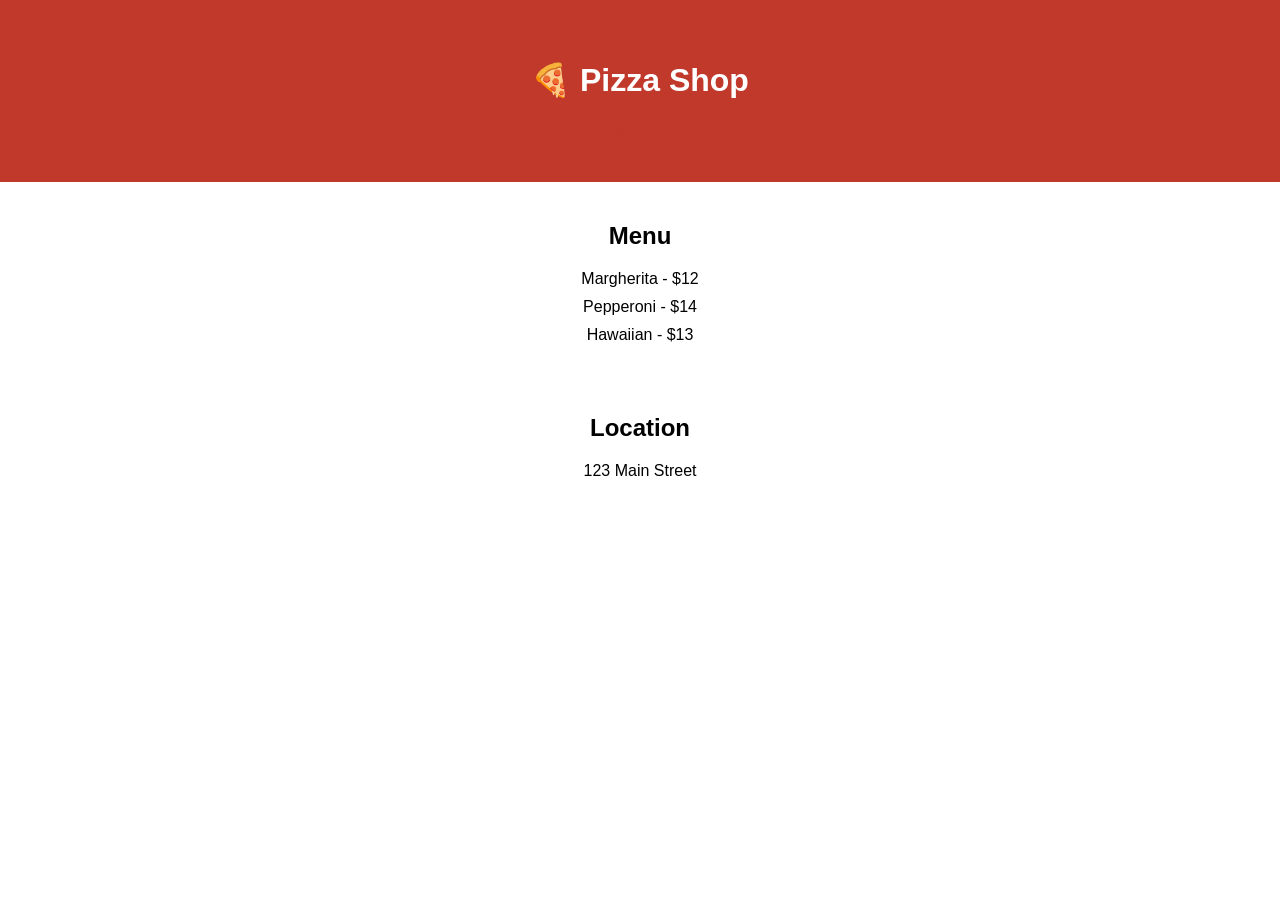
==== english.html @ 91fad2a2 "Add files via upload" ====
<!DOCTYPE html>
<html lang="en">
<head>
  <meta charset="UTF-8">
  <title>Pizza Shop</title>
  <style>
    body { font-family: Arial; margin: 0; text-align: center; }
    header { background: #c0392b; color: white; padding: 40px; }
    section { padding: 20px; }
    .menu-item { margin: 10px 0; }
    a { color: #c0392b; text-decoration: none; font-weight: bold; }
  </style>
</head>
<body>

<header>
  <h1>🍕 Pizza Shop</h1>
  <a href="jp.html">日本語はこちら</a>
</header>

<section>
  <h2>Menu</h2>
  <div class="menu-item">Margherita - $12</div>
  <div class="menu-item">Pepperoni - $14</div>
  <div class="menu-item">Hawaiian - $13</div>
</section>

<section>
  <h2>Location</h2>
  <p>123 Main Street</p>
</section>

</body>
</html>
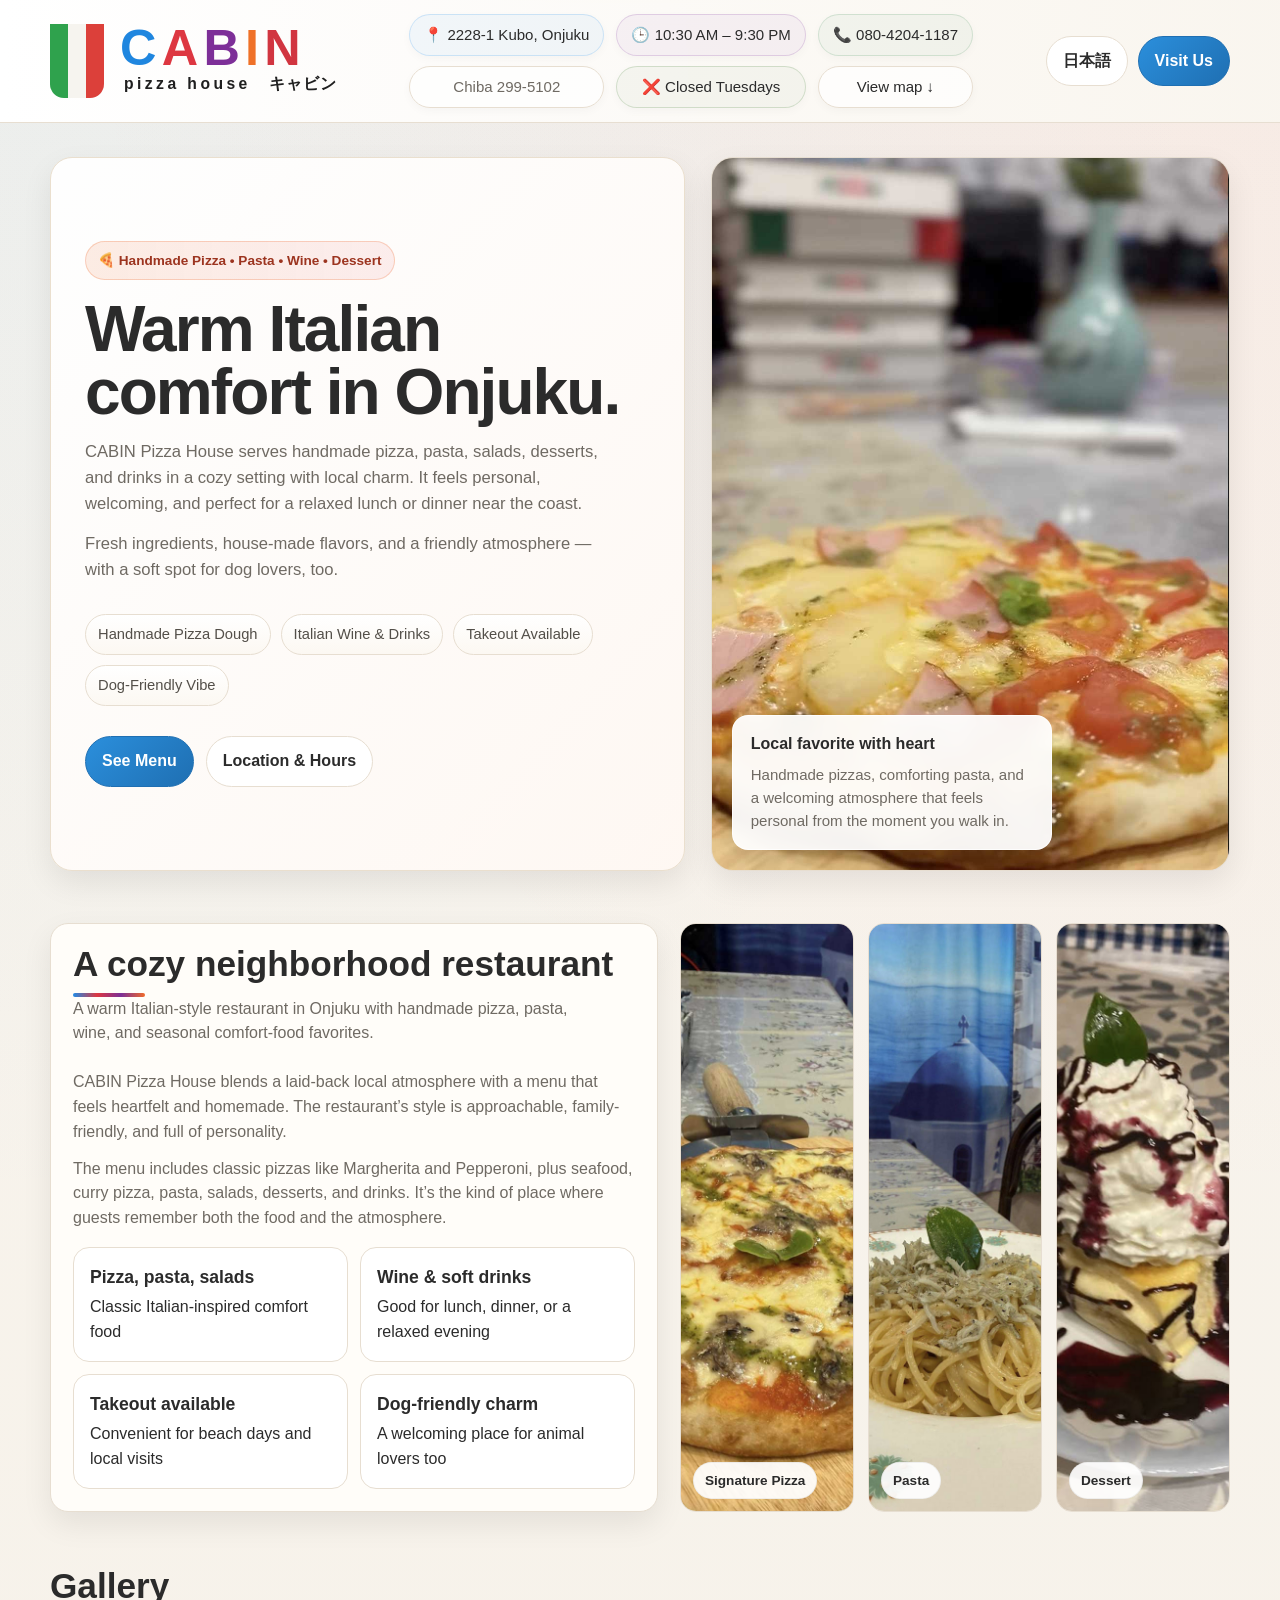
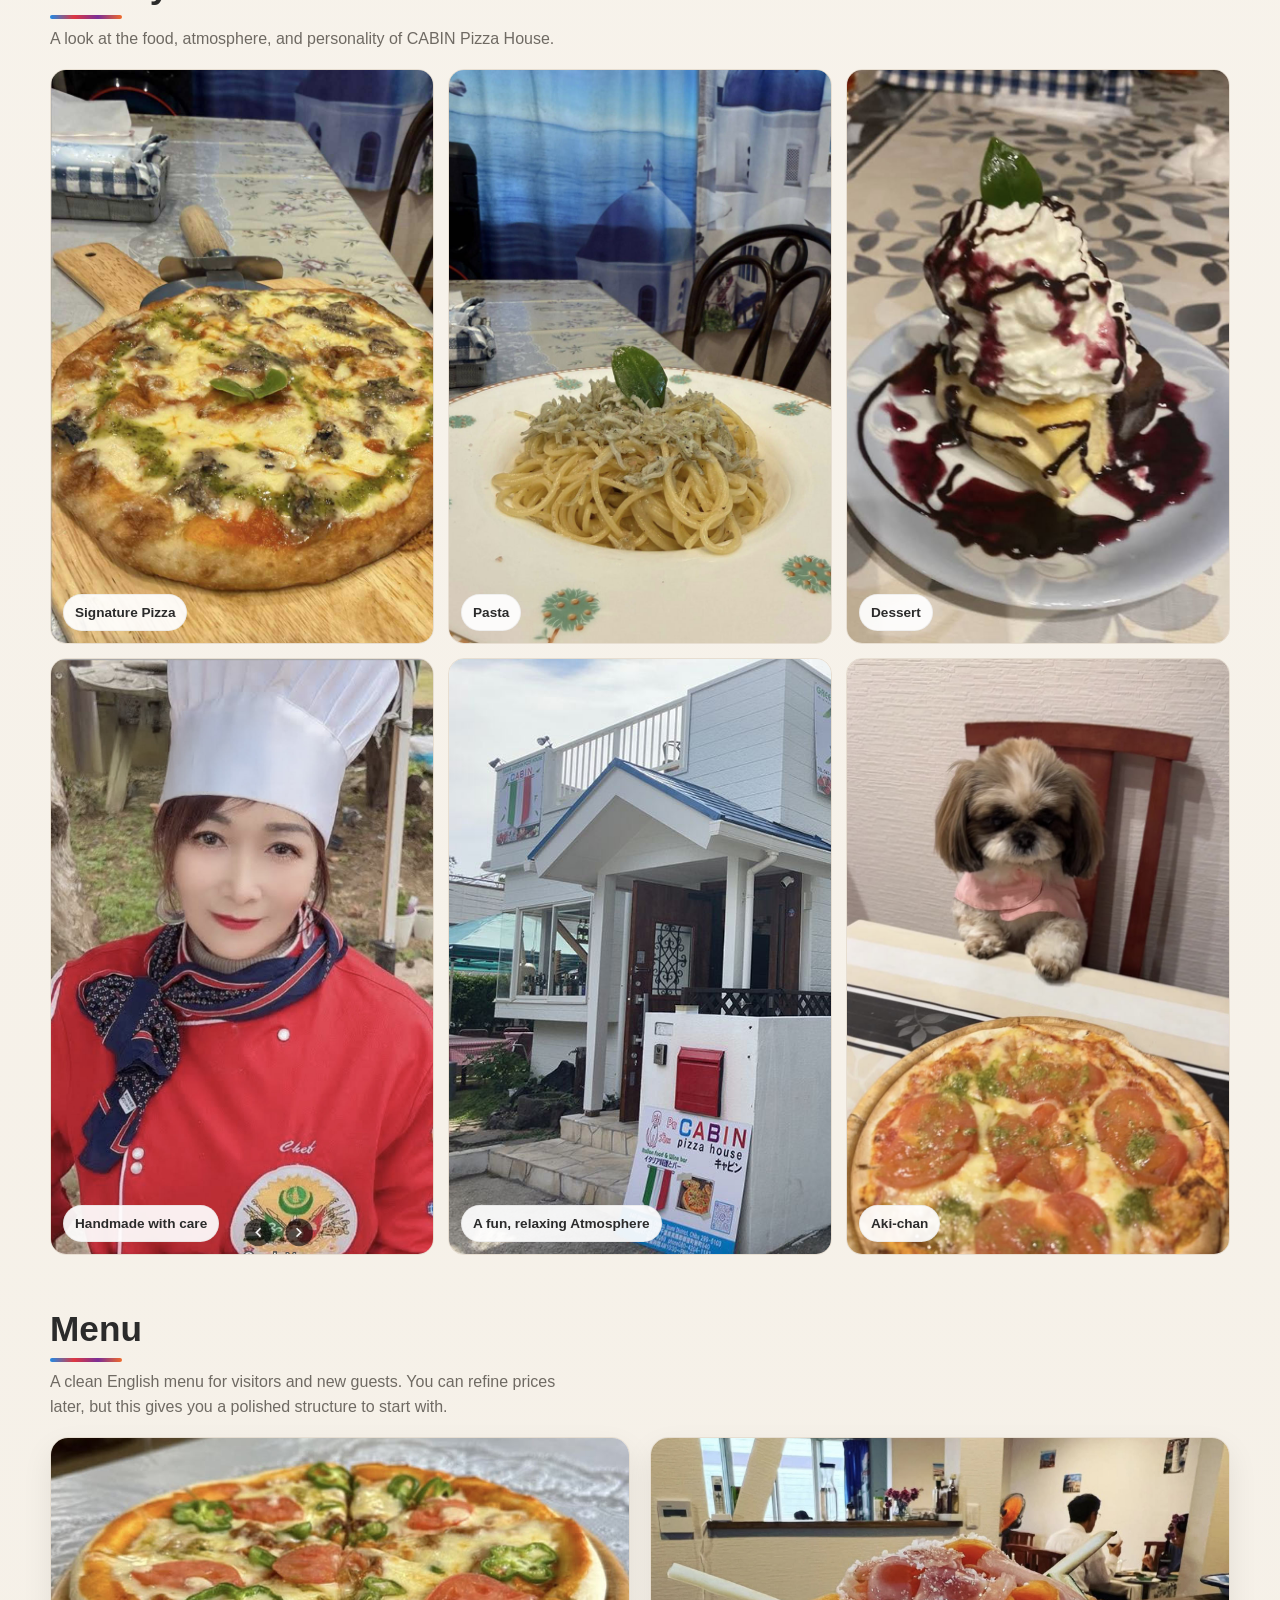
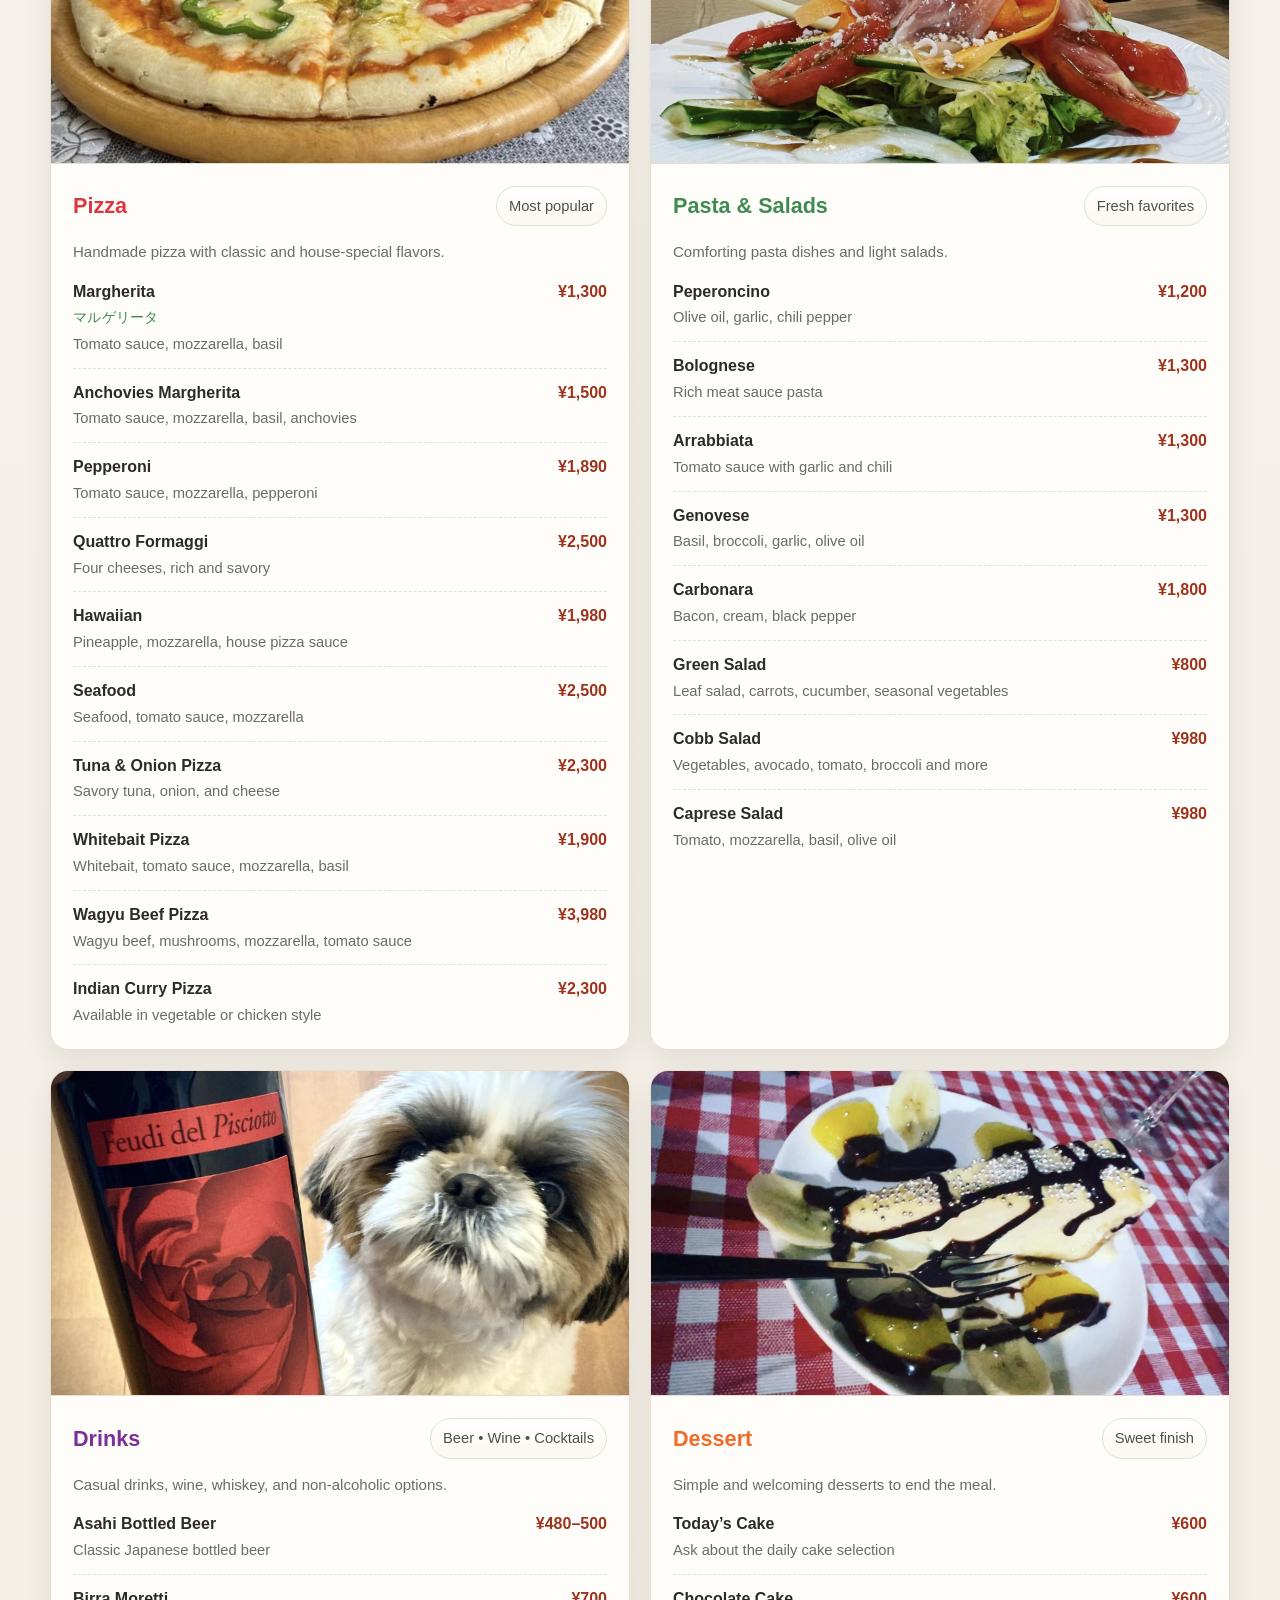
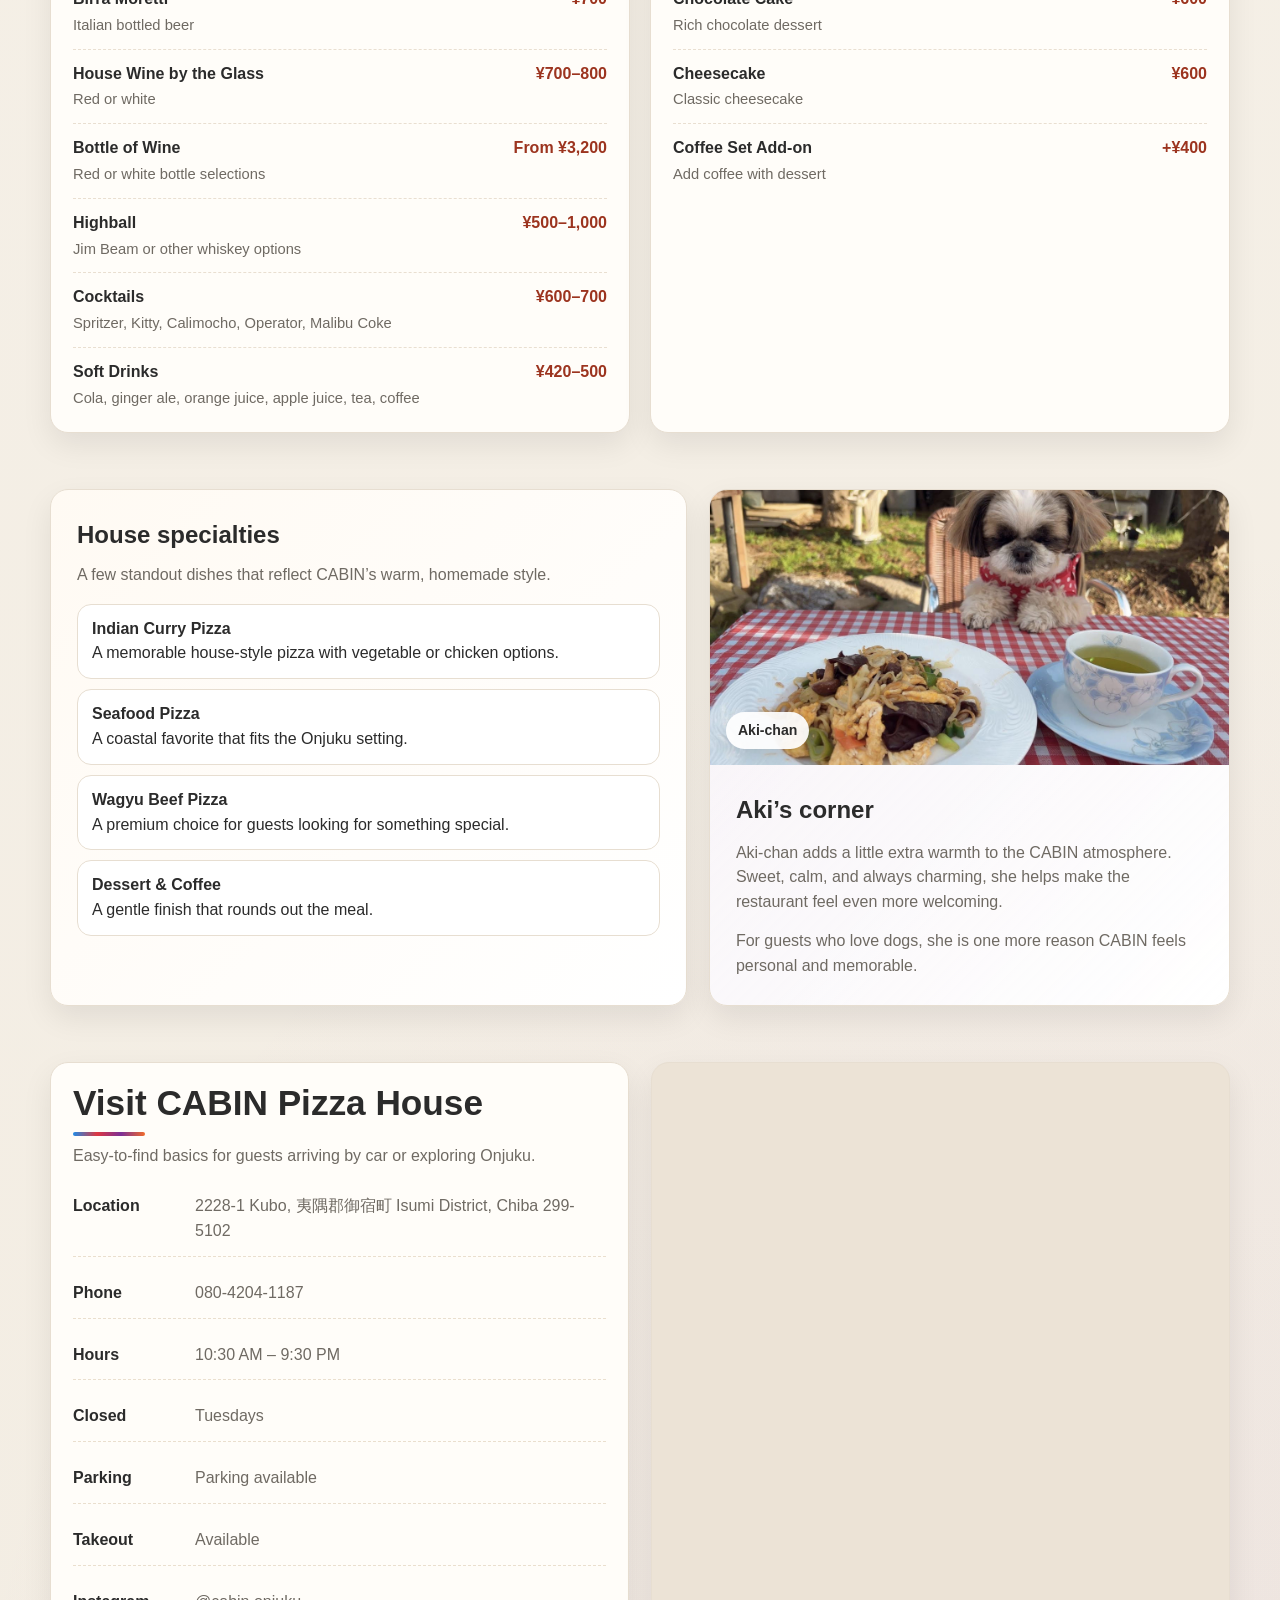
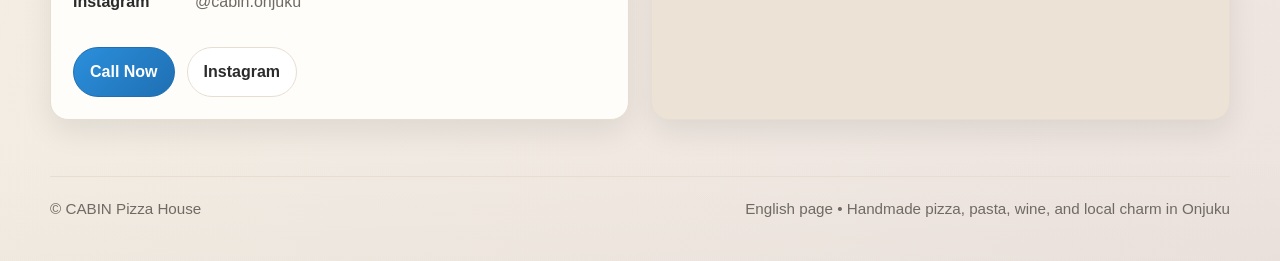
==== commit 73250a2d: "Add files via upload" ====
--- a/english.html
+++ b/english.html
@@ -1,34 +1,637 @@
 <!DOCTYPE html>
 <html lang="en">
 <head>
-  <meta charset="UTF-8">
-  <title>Pizza Shop</title>
-  <style>
-    body { font-family: Arial; margin: 0; text-align: center; }
-    header { background: #c0392b; color: white; padding: 40px; }
-    section { padding: 20px; }
-    .menu-item { margin: 10px 0; }
-    a { color: #c0392b; text-decoration: none; font-weight: bold; }
-  </style>
+  <meta charset="UTF-8" />
+  <meta name="viewport" content="width=device-width, initial-scale=1.0" />
+  <title>CABIN Pizza House | Italian Cuisine & Wine Bar</title>
+  <meta
+    name="description"
+    content="CABIN Pizza House in Onjuku, Chiba. Handmade pizza, pasta, salads, dessert, wine, and a warm dog-friendly atmosphere."
+  />
+  <!-- <link rel="stylesheet" href="assets/css/style.css" />
+  <link rel="stylesheet" href="assets/css/style2.css" /> -->
+  <link rel="stylesheet" href="assets/css/style3.css" />
 </head>
 <body>
 
-<header>
-  <h1>🍕 Pizza Shop</h1>
-  <a href="jp.html">日本語はこちら</a>
+  <header class="topbar">
+  <div class="container topbar-inner">
+
+    <a class="brand" href="#top" aria-label="CABIN Pizza House home">
+      <div class="brand-flag" aria-hidden="true">
+        <span class="flag-green"></span>
+        <span class="flag-white"></span>
+        <span class="flag-red"></span>
+      </div>
+
+      <div class="brand-lockup">
+        <div class="brand-wordmark" aria-label="CABIN">
+          <span class="c1">C</span>
+          <span class="c2">A</span>
+          <span class="c3">B</span>
+          <span class="c4">I</span>
+          <span class="c5">N</span>
+        </div>
+
+        <div class="brand-subline">
+          <span class="brand-pizza-house">pizza house</span>
+          <span class="brand-katakana">キャビン</span>
+        </div>
+      </div>
+    </a>
+
+    <div class="top-info top-info-grid">
+      <a class="info-pill info-link" href="#visit">📍 2228-1 Kubo, Onjuku</a>
+      <div class="info-pill">🕒 10:30 AM – 9:30 PM</div>
+      <div class="info-pill">📞 080-4204-1187</div>
+
+      <div class="info-pill info-subtle">Chiba 299-5102</div>
+      <div class="info-pill info-closed">❌ Closed Tuesdays</div>
+      <a class="info-pill info-link" href="#visit">View map ↓</a>
+    </div>
+
+    <div class="top-actions">
+      <a class="btn-outline" href="index.html">日本語</a>
+      <a class="btn btn-sea" href="#visit">Visit Us</a>
+    </div>
+
+  </div>
 </header>
 
-<section>
-  <h2>Menu</h2>
-  <div class="menu-item">Margherita - $12</div>
-  <div class="menu-item">Pepperoni - $14</div>
-  <div class="menu-item">Hawaiian - $13</div>
-</section>
-
-<section>
-  <h2>Location</h2>
-  <p>123 Main Street</p>
-</section>
-
+  <main id="top">
+    <section class="hero">
+      <div class="container hero-grid">
+        <div class="hero-copy">
+          <div class="eyebrow">🍕 Handmade Pizza • Pasta • Wine • Dessert</div>
+          <h2>Warm Italian comfort in Onjuku.</h2>
+          <p>
+            CABIN Pizza House serves handmade pizza, pasta, salads, desserts,
+            and drinks in a cozy setting with local charm. It feels personal,
+            welcoming, and perfect for a relaxed lunch or dinner near the coast.
+          </p>
+          <p>
+            Fresh ingredients, house-made flavors, and a friendly atmosphere —
+            with a soft spot for dog lovers, too.
+          </p>
+
+          <div class="hero-highlights">
+            <span class="tag">Handmade Pizza Dough</span>
+            <span class="tag">Italian Wine & Drinks</span>
+            <span class="tag">Takeout Available</span>
+            <span class="tag">Dog-Friendly Vibe</span>
+          </div>
+
+          <div class="hero-actions">
+            <a class="btn" href="#menu">See Menu</a>
+            <a class="btn-outline" href="#visit">Location & Hours</a>
+          </div>
+        </div>
+
+        <div class="hero-image-wrap">
+          <img src="assets/images/hero-placeholder.jpg" alt="Hero image of CABIN Pizza House" />
+          <div class="hero-card">
+            <strong>Local favorite with heart</strong>
+            <p>
+              Handmade pizzas, comforting pasta, and a welcoming atmosphere
+              that feels personal from the moment you walk in.
+            </p>
+          </div>
+        </div>
+      </div>
+    </section>
+
+    <section aria-label="About CABIN Pizza House">
+      <div class="container about-grid">
+        <div class="card">
+          <div class="card-body about-copy">
+            <div class="section-head" style="margin-bottom: 12px;">
+              <div>
+                <h3>A cozy neighborhood restaurant</h3>
+                <p>
+                  A warm Italian-style restaurant in Onjuku with handmade pizza,
+                  pasta, wine, and seasonal comfort-food favorites.
+                </p>
+              </div>
+            </div>
+
+            <p>
+              CABIN Pizza House blends a laid-back local atmosphere with a menu
+              that feels heartfelt and homemade. The restaurant’s style is
+              approachable, family-friendly, and full of personality.
+            </p>
+
+            <p>
+              The menu includes classic pizzas like Margherita and Pepperoni,
+              plus seafood, curry pizza, pasta, salads, desserts, and drinks.
+              It’s the kind of place where guests remember both the food and the atmosphere.
+            </p>
+
+            <div class="about-stats">
+              <div class="stat">
+                <strong>Pizza, pasta, salads</strong>
+                <span>Classic Italian-inspired comfort food</span>
+              </div>
+              <div class="stat">
+                <strong>Wine & soft drinks</strong>
+                <span>Good for lunch, dinner, or a relaxed evening</span>
+              </div>
+              <div class="stat">
+                <strong>Takeout available</strong>
+                <span>Convenient for beach days and local visits</span>
+              </div>
+              <div class="stat">
+                <strong>Dog-friendly charm</strong>
+                <span>A welcoming place for animal lovers too</span>
+              </div>
+            </div>
+          </div>
+        </div>
+
+        <div class="gallery-grid">
+          <div class="gallery-item">
+            <img src="assets/images/pizza-feature-placeholder.jpg" alt="Featured pizza" />
+            <div class="gallery-label">Signature Pizza</div>
+          </div>
+          <div class="gallery-item">
+            <img src="assets/images/pasta-feature-placeholder.jpg" alt="Pasta dish" />
+            <div class="gallery-label">Pasta</div>
+          </div>
+          <div class="gallery-item">
+            <img src="assets/images/dessert-feature-placeholder.jpg" alt="Dessert plate" />
+            <div class="gallery-label">Dessert</div>
+          </div>
+        </div>
+      </div>
+    </section>
+
+    <section id="gallery" aria-label="Photo gallery">
+        <div class="container">
+            <div class="section-head">
+            <div>
+                <h3>Gallery</h3>
+                <p>A look at the food, atmosphere, and personality of CABIN Pizza House.</p>
+            </div>
+            </div>
+
+            <div class="gallery-grid">
+            <a class="gallery-item lightbox-trigger" href="assets/images/pizza-feature-placeholder.jpg" data-caption="Signature Pizza">
+                <img src="assets/images/pizza-feature-placeholder.jpg" alt="Signature pizza" />
+                <div class="gallery-label">Signature Pizza</div>
+            </a>
+
+            <a class="gallery-item lightbox-trigger" href="assets/images/pasta-feature-placeholder.jpg" data-caption="Pasta">
+                <img src="assets/images/pasta-feature-placeholder.jpg" alt="Pasta dish" />
+                <div class="gallery-label">Pasta</div>
+            </a>
+
+            <a class="gallery-item lightbox-trigger" href="assets/images/dessert-feature-placeholder.jpg" data-caption="Dessert">
+                <img src="assets/images/dessert-feature-placeholder.jpg" alt="Dessert" />
+                <div class="gallery-label">Dessert</div>
+            </a>
+            <a class="gallery-item lightbox-trigger" href="assets/images/handmade.jpg" data-caption="All of our food is handmade with care">
+                <img src="assets/images/alisa-san.jpg" alt="Menu page" />
+                <div class="gallery-label">Handmade with care</div>
+            </a>
+
+            
+            <a class="gallery-item lightbox-trigger" href="assets/images/atmosphere.jpg" data-caption="Restaurant Atmosphere">
+                <img src="assets/images/atmosphere-small.jpg" alt="Restaurant atmosphere" />
+                <div class="gallery-label">A fun, relaxing Atmosphere</div>
+            </a>
+            
+            <a class="gallery-item lightbox-trigger" href="assets/images/aki-big.jpg" data-caption="Aki-chan">
+                <img src="assets/images/aki-placeholder.jpg" alt="Aki the dog" />
+                <div class="gallery-label">Aki-chan</div>
+            </a>
+            </div>
+        </div>
+        </section>
+
+    <section id="menu">
+      <div class="container">
+        <div class="section-head">
+          <div>
+            <h3>Menu</h3>
+            <p>
+              A clean English menu for visitors and new guests. You can refine prices later,
+              but this gives you a polished structure to start with.
+            </p>
+          </div>
+        </div>
+
+        <div class="menu-grid">
+          <article class="menu-section">
+            <div class="menu-image">
+              <img src="assets/images/menu-pizza.jpg" alt="Pizza menu image" />
+            </div>
+            <div class="menu-content">
+              <div class="menu-title">
+                <h4>Pizza</h4>
+                <span class="tag">Most popular</span>
+              </div>
+              <div class="menu-note">Handmade pizza with classic and house-special flavors.</div>
+
+              <div class="menu-list">
+                <div class="menu-item">
+                  <div>
+                    <div class="menu-item-name">Margherita</div>
+                    <div class="jp-sub">マルゲリータ</div>
+                    <div class="menu-item-desc">Tomato sauce, mozzarella, basil</div>
+                  </div>
+                  <div class="menu-item-price">¥1,300</div>
+                </div>
+
+                <div class="menu-item">
+                  <div>
+                    <div class="menu-item-name">Anchovies Margherita</div>
+                    <div class="menu-item-desc">Tomato sauce, mozzarella, basil, anchovies</div>
+                  </div>
+                  <div class="menu-item-price">¥1,500</div>
+                </div>
+
+                <div class="menu-item">
+                  <div>
+                    <div class="menu-item-name">Pepperoni</div>
+                    <div class="menu-item-desc">Tomato sauce, mozzarella, pepperoni</div>
+                  </div>
+                  <div class="menu-item-price">¥1,890</div>
+                </div>
+
+                <div class="menu-item">
+                  <div>
+                    <div class="menu-item-name">Quattro Formaggi</div>
+                    <div class="menu-item-desc">Four cheeses, rich and savory</div>
+                  </div>
+                  <div class="menu-item-price">¥2,500</div>
+                </div>
+
+                <div class="menu-item">
+                  <div>
+                    <div class="menu-item-name">Hawaiian</div>
+                    <div class="menu-item-desc">Pineapple, mozzarella, house pizza sauce</div>
+                  </div>
+                  <div class="menu-item-price">¥1,980</div>
+                </div>
+
+                <div class="menu-item">
+                  <div>
+                    <div class="menu-item-name">Seafood</div>
+                    <div class="menu-item-desc">Seafood, tomato sauce, mozzarella</div>
+                  </div>
+                  <div class="menu-item-price">¥2,500</div>
+                </div>
+
+                <div class="menu-item">
+                  <div>
+                    <div class="menu-item-name">Tuna & Onion Pizza</div>
+                    <div class="menu-item-desc">Savory tuna, onion, and cheese</div>
+                  </div>
+                  <div class="menu-item-price">¥2,300</div>
+                </div>
+
+                <div class="menu-item">
+                  <div>
+                    <div class="menu-item-name">Whitebait Pizza</div>
+                    <div class="menu-item-desc">Whitebait, tomato sauce, mozzarella, basil</div>
+                  </div>
+                  <div class="menu-item-price">¥1,900</div>
+                </div>
+
+                <div class="menu-item">
+                  <div>
+                    <div class="menu-item-name">Wagyu Beef Pizza</div>
+                    <div class="menu-item-desc">Wagyu beef, mushrooms, mozzarella, tomato sauce</div>
+                  </div>
+                  <div class="menu-item-price">¥3,980</div>
+                </div>
+
+                <div class="menu-item">
+                  <div>
+                    <div class="menu-item-name">Indian Curry Pizza</div>
+                    <div class="menu-item-desc">Available in vegetable or chicken style</div>
+                  </div>
+                  <div class="menu-item-price">¥2,300</div>
+                </div>
+              </div>
+            </div>
+          </article>
+
+          <article class="menu-section">
+            <div class="menu-image">
+              <img src="assets/images/menu-salad.jpg" alt="Pasta and salad menu image" />
+            </div>
+            <div class="menu-content">
+              <div class="menu-title">
+                <h4>Pasta & Salads</h4>
+                <span class="tag">Fresh favorites</span>
+              </div>
+              <div class="menu-note">Comforting pasta dishes and light salads.</div>
+
+              <div class="menu-list">
+                <div class="menu-item">
+                  <div>
+                    <div class="menu-item-name">Peperoncino</div>
+                    <div class="menu-item-desc">Olive oil, garlic, chili pepper</div>
+                  </div>
+                  <div class="menu-item-price">¥1,200</div>
+                </div>
+
+                <div class="menu-item">
+                  <div>
+                    <div class="menu-item-name">Bolognese</div>
+                    <div class="menu-item-desc">Rich meat sauce pasta</div>
+                  </div>
+                  <div class="menu-item-price">¥1,300</div>
+                </div>
+
+                <div class="menu-item">
+                  <div>
+                    <div class="menu-item-name">Arrabbiata</div>
+                    <div class="menu-item-desc">Tomato sauce with garlic and chili</div>
+                  </div>
+                  <div class="menu-item-price">¥1,300</div>
+                </div>
+
+                <div class="menu-item">
+                  <div>
+                    <div class="menu-item-name">Genovese</div>
+                    <div class="menu-item-desc">Basil, broccoli, garlic, olive oil</div>
+                  </div>
+                  <div class="menu-item-price">¥1,300</div>
+                </div>
+
+                <div class="menu-item">
+                  <div>
+                    <div class="menu-item-name">Carbonara</div>
+                    <div class="menu-item-desc">Bacon, cream, black pepper</div>
+                  </div>
+                  <div class="menu-item-price">¥1,800</div>
+                </div>
+
+                <div class="menu-item">
+                  <div>
+                    <div class="menu-item-name">Green Salad</div>
+                    <div class="menu-item-desc">Leaf salad, carrots, cucumber, seasonal vegetables</div>
+                  </div>
+                  <div class="menu-item-price">¥800</div>
+                </div>
+
+                <div class="menu-item">
+                  <div>
+                    <div class="menu-item-name">Cobb Salad</div>
+                    <div class="menu-item-desc">Vegetables, avocado, tomato, broccoli and more</div>
+                  </div>
+                  <div class="menu-item-price">¥980</div>
+                </div>
+
+                <div class="menu-item">
+                  <div>
+                    <div class="menu-item-name">Caprese Salad</div>
+                    <div class="menu-item-desc">Tomato, mozzarella, basil, olive oil</div>
+                  </div>
+                  <div class="menu-item-price">¥980</div>
+                </div>
+              </div>
+            </div>
+          </article>
+
+          <article class="menu-section">
+            <div class="menu-image">
+              <img src="assets/images/menu-drinks.jpg" alt="Drink menu image" />
+            </div>
+            <div class="menu-content">
+              <div class="menu-title">
+                <h4>Drinks</h4>
+                <span class="tag">Beer • Wine • Cocktails</span>
+              </div>
+              <div class="menu-note">Casual drinks, wine, whiskey, and non-alcoholic options.</div>
+
+              <div class="menu-list">
+                <div class="menu-item">
+                  <div>
+                    <div class="menu-item-name">Asahi Bottled Beer</div>
+                    <div class="menu-item-desc">Classic Japanese bottled beer</div>
+                  </div>
+                  <div class="menu-item-price">¥480–500</div>
+                </div>
+
+                <div class="menu-item">
+                  <div>
+                    <div class="menu-item-name">Birra Moretti</div>
+                    <div class="menu-item-desc">Italian bottled beer</div>
+                  </div>
+                  <div class="menu-item-price">¥700</div>
+                </div>
+
+                <div class="menu-item">
+                  <div>
+                    <div class="menu-item-name">House Wine by the Glass</div>
+                    <div class="menu-item-desc">Red or white</div>
+                  </div>
+                  <div class="menu-item-price">¥700–800</div>
+                </div>
+
+                <div class="menu-item">
+                  <div>
+                    <div class="menu-item-name">Bottle of Wine</div>
+                    <div class="menu-item-desc">Red or white bottle selections</div>
+                  </div>
+                  <div class="menu-item-price">From ¥3,200</div>
+                </div>
+
+                <div class="menu-item">
+                  <div>
+                    <div class="menu-item-name">Highball</div>
+                    <div class="menu-item-desc">Jim Beam or other whiskey options</div>
+                  </div>
+                  <div class="menu-item-price">¥500–1,000</div>
+                </div>
+
+                <div class="menu-item">
+                  <div>
+                    <div class="menu-item-name">Cocktails</div>
+                    <div class="menu-item-desc">Spritzer, Kitty, Calimocho, Operator, Malibu Coke</div>
+                  </div>
+                  <div class="menu-item-price">¥600–700</div>
+                </div>
+
+                <div class="menu-item">
+                  <div>
+                    <div class="menu-item-name">Soft Drinks</div>
+                    <div class="menu-item-desc">Cola, ginger ale, orange juice, apple juice, tea, coffee</div>
+                  </div>
+                  <div class="menu-item-price">¥420–500</div>
+                </div>
+              </div>
+            </div>
+          </article>
+
+          <article class="menu-section">
+            <div class="menu-image">
+              <img src="assets/images/menu-dessert.jpg" alt="Dessert image" />
+            </div>
+            <div class="menu-content">
+              <div class="menu-title">
+                <h4>Dessert</h4>
+                <span class="tag">Sweet finish</span>
+              </div>
+              <div class="menu-note">Simple and welcoming desserts to end the meal.</div>
+
+              <div class="menu-list">
+                <div class="menu-item">
+                  <div>
+                    <div class="menu-item-name">Today’s Cake</div>
+                    <div class="menu-item-desc">Ask about the daily cake selection</div>
+                  </div>
+                  <div class="menu-item-price">¥600</div>
+                </div>
+
+                <div class="menu-item">
+                  <div>
+                    <div class="menu-item-name">Chocolate Cake</div>
+                    <div class="menu-item-desc">Rich chocolate dessert</div>
+                  </div>
+                  <div class="menu-item-price">¥600</div>
+                </div>
+
+                <div class="menu-item">
+                  <div>
+                    <div class="menu-item-name">Cheesecake</div>
+                    <div class="menu-item-desc">Classic cheesecake</div>
+                  </div>
+                  <div class="menu-item-price">¥600</div>
+                </div>
+
+                <div class="menu-item">
+                  <div>
+                    <div class="menu-item-name">Coffee Set Add-on</div>
+                    <div class="menu-item-desc">Add coffee with dessert</div>
+                  </div>
+                  <div class="menu-item-price">+¥400</div>
+                </div>
+              </div>
+            </div>
+          </article>
+        </div>
+      </div>
+    </section>
+
+    <section>
+      <div class="container featured-strip">
+        <div class="feature-panel">
+          <div class="card-body">
+            <h4>House specialties</h4>
+            <p>A few standout dishes that reflect CABIN’s warm, homemade style.</p>
+            <div class="feature-list">
+              <div><strong>Indian Curry Pizza</strong><br><span>A memorable house-style pizza with vegetable or chicken options.</span></div>
+            <div><strong>Seafood Pizza</strong><br><span>A coastal favorite that fits the Onjuku setting.</span></div>
+            <div><strong>Wagyu Beef Pizza</strong><br><span>A premium choice for guests looking for something special.</span></div>
+            <div><strong>Dessert & Coffee</strong><br><span>A gentle finish that rounds out the meal.</span></div>
+            </div>
+          </div>
+        </div>
+
+        <div class="feature-panel aki-panel">
+  <div class="aki-top-image">
+    <img src="assets/images/aki-big.jpg" alt="Aki at CABIN Pizza House" />
+    <div class="aki-badge">Aki-chan</div>
+  </div>
+
+  <div class="card-body aki-body">
+    <h4>Aki’s corner</h4>
+    <p>
+  Aki-chan adds a little extra warmth to the CABIN atmosphere.
+  Sweet, calm, and always charming, she helps make the restaurant feel even more welcoming.
+</p>
+<p>
+  For guests who love dogs, she is one more reason CABIN feels personal and memorable.
+</p>
+  </div>
+</div>
+      </div>
+    </section>
+
+    <section id="visit">
+      <div class="container visit-grid">
+        <div class="card">
+          <div class="card-body">
+            <div class="section-head" style="margin-bottom: 10px;">
+              <div>
+                <h3>Visit CABIN Pizza House</h3>
+                <p>Easy-to-find basics for guests arriving by car or exploring Onjuku.</p>
+              </div>
+            </div>
+
+            <div class="details-list">
+              <div class="details-row">
+                <strong>Location</strong>
+                <span>2228-1 Kubo, 夷隅郡御宿町 Isumi District, Chiba 299-5102</span>
+              </div>
+
+              <div class="details-row">
+                <strong>Phone</strong>
+                <span>080-4204-1187</span>
+              </div>
+
+              <div class="details-row">
+                <strong>Hours</strong>
+                <span>10:30 AM – 9:30 PM</span>
+              </div>
+
+              <div class="details-row">
+                <strong>Closed</strong>
+                <span>Tuesdays</span>
+                </div>
+
+              <div class="details-row">
+                <strong>Parking</strong>
+                <span>Parking available</span>
+              </div>
+
+              <div class="details-row">
+                <strong>Takeout</strong>
+                <span>Available</span>
+              </div>
+
+              <div class="details-row">
+                <strong>Instagram</strong>
+                <span>@cabin.onjuku</span>
+              </div>
+            </div>
+
+            <div style="display:flex; flex-wrap:wrap; gap:12px; margin-top: 20px;">
+              <a class="btn" href="tel:08042041187">Call Now</a>
+              <a class="btn-outline" href="https://instagram.com/cabin.onjuku" target="_blank" rel="noopener noreferrer">Instagram</a>
+            </div>
+          </div>
+        </div>
+
+        <div class="map-box">
+        <iframe
+            title="CABIN Pizza House map"
+            src="https://www.google.com/maps?q=35.1858654,140.3556814&z=18&output=embed"
+            loading="lazy"
+            referrerpolicy="no-referrer-when-downgrade"
+            allowfullscreen>
+        </iframe>
+        </div>
+      </div>
+    </section>
+  </main>
+
+  <footer class="footer">
+    <div class="container footer-inner">
+      <div>© CABIN Pizza House</div>
+      <div>English page • Handmade pizza, pasta, wine, and local charm in Onjuku</div>
+    </div>
+  </footer>
+
+  <div class="lightbox" id="lightbox" aria-hidden="true">
+    <button class="lightbox-close" id="lightboxClose" aria-label="Close image">×</button>
+    <img id="lightboxImage" src="" alt="" />
+    <p class="lightbox-caption" id="lightboxCaption"></p>
+    </div>
+
+    <script src="assets/js/script.js"></script>
 </body>
 </html>
--- a/assets/css/style.css
+++ b/assets/css/style.css
@@ -0,0 +1,882 @@
+:root {
+      --bg: #f8f4ed;
+      --paper: #fffdf9;
+      --ink: #2b2b2b;
+      --muted: #6f6a63;
+      --accent: #b9332d;
+      --accent-dark: #8f2520;
+      --green: #4f7b57;
+      --gold: #d5a64c;
+      --line: #e7ded1;
+      --shadow: 0 12px 30px rgba(0, 0, 0, 0.08);
+      --radius: 18px;
+      --max: 1180px;
+    }
+
+    * {
+      box-sizing: border-box;
+    }
+
+    html {
+      scroll-behavior: smooth;
+    }
+
+    body {
+      margin: 0;
+      font-family: -apple-system, BlinkMacSystemFont, "Segoe UI", Roboto, Helvetica, Arial, sans-serif;
+      color: var(--ink);
+      background:
+        radial-gradient(circle at top left, rgba(213,166,76,0.08), transparent 25%),
+        radial-gradient(circle at top right, rgba(185,51,45,0.06), transparent 20%),
+        var(--bg);
+      line-height: 1.55;
+    }
+
+    img {
+      max-width: 100%;
+      display: block;
+    }
+
+    a {
+      color: inherit;
+      text-decoration: none;
+    }
+
+    .container {
+      width: min(var(--max), calc(100% - 32px));
+      margin: 0 auto;
+    }
+
+    .topbar {
+      background: rgba(255, 253, 249, 0.88);
+      backdrop-filter: blur(10px);
+      border-bottom: 1px solid var(--line);
+      position: sticky;
+      top: 0;
+      z-index: 1000;
+    }
+
+
+    .brand {
+      display: flex;
+      align-items: center;
+      gap: 12px;
+    }
+
+    .brand-logo {
+      width: 62px;
+      height: 62px;
+      border-radius: 14px;
+      overflow: hidden;
+      background: #eee7dc;
+      border: 1px solid var(--line);
+      flex-shrink: 0;
+    }
+
+    .brand-logo img {
+      width: 100%;
+      height: 100%;
+      object-fit: cover;
+    }
+
+    .brand-text h1 {
+      font-size: 1.15rem;
+      margin: 0;
+      line-height: 1.1;
+      letter-spacing: 0.02em;
+    }
+
+    .brand-text p {
+      margin: 4px 0 0;
+      color: var(--muted);
+      font-size: 0.9rem;
+    }
+
+    .btn,
+    .btn-outline {
+      display: inline-flex;
+      align-items: center;
+      justify-content: center;
+      gap: 8px;
+      padding: 12px 16px;
+      border-radius: 999px;
+      font-weight: 700;
+      transition: 0.2s ease;
+      white-space: nowrap;
+    }
+
+    .btn {
+      background: var(--accent);
+      color: white;
+      border: 1px solid var(--accent);
+    }
+
+    .btn:hover {
+      background: var(--accent-dark);
+      border-color: var(--accent-dark);
+      transform: translateY(-1px);
+    }
+
+    .btn-outline {
+      background: white;
+      color: var(--ink);
+      border: 1px solid var(--line);
+    }
+
+    .btn-outline:hover {
+      background: #faf7f1;
+      transform: translateY(-1px);
+    }
+
+    .hero {
+      padding: 34px 0 24px;
+    }
+
+    .hero-grid {
+      display: grid;
+      grid-template-columns: 1.1fr 0.9fr;
+      gap: 26px;
+      align-items: stretch;
+    }
+
+    .hero-copy {
+      background: linear-gradient(135deg, rgba(255,255,255,0.96), rgba(255,251,245,0.95));
+      border: 1px solid var(--line);
+      border-radius: calc(var(--radius) + 4px);
+      padding: 34px;
+      box-shadow: var(--shadow);
+      display: flex;
+      flex-direction: column;
+      justify-content: center;
+    }
+
+    .eyebrow {
+      display: inline-flex;
+      width: fit-content;
+      align-items: center;
+      gap: 8px;
+      padding: 8px 12px;
+      border-radius: 999px;
+      background: #f7eee3;
+      color: var(--accent-dark);
+      border: 1px solid #edd7c0;
+      font-size: 0.85rem;
+      font-weight: 700;
+      margin-bottom: 18px;
+    }
+
+    .hero h2 {
+      font-size: clamp(2rem, 5vw, 4rem);
+      line-height: 0.98;
+      margin: 0 0 16px;
+      letter-spacing: -0.03em;
+    }
+
+    .hero p {
+      margin: 0 0 14px;
+      color: var(--muted);
+      font-size: 1.04rem;
+      max-width: 58ch;
+    }
+
+    .hero-highlights {
+      display: flex;
+      flex-wrap: wrap;
+      gap: 10px;
+      margin: 18px 0 22px;
+    }
+
+    .tag {
+      background: #fff;
+      border: 1px solid var(--line);
+      border-radius: 999px;
+      padding: 8px 12px;
+      font-size: 0.92rem;
+      color: #534f49;
+    }
+
+    .hero-actions {
+      display: flex;
+      flex-wrap: wrap;
+      gap: 12px;
+      margin-top: 8px;
+    }
+
+    .hero-image-wrap {
+      position: relative;
+      min-height: 480px;
+      border-radius: calc(var(--radius) + 4px);
+      overflow: hidden;
+      box-shadow: var(--shadow);
+      border: 1px solid var(--line);
+      background: #e7dfd3;
+    }
+
+    .hero-image-wrap img {
+      width: 100%;
+      height: 100%;
+      object-fit: cover;
+    }
+
+    .hero-card {
+      position: absolute;
+      left: 20px;
+      bottom: 20px;
+      background: rgba(255,255,255,0.94);
+      border: 1px solid rgba(255,255,255,0.8);
+      backdrop-filter: blur(10px);
+      border-radius: 16px;
+      padding: 16px 18px;
+      max-width: 320px;
+      box-shadow: 0 10px 24px rgba(0,0,0,0.12);
+    }
+
+    .hero-card strong {
+      display: block;
+      margin-bottom: 6px;
+      font-size: 1rem;
+    }
+
+    .hero-card p {
+      margin: 0;
+      color: var(--muted);
+      font-size: 0.94rem;
+    }
+
+    section {
+      padding: 28px 0;
+    }
+
+    .section-head {
+      display: flex;
+      align-items: end;
+      justify-content: space-between;
+      gap: 16px;
+      margin-bottom: 18px;
+    }
+
+    .section-head h3 {
+      margin: 0;
+      font-size: clamp(1.6rem, 3vw, 2.2rem);
+      line-height: 1.05;
+    }
+
+    .section-head p {
+      margin: 8px 0 0;
+      color: var(--muted);
+      max-width: 60ch;
+    }
+
+    .split {
+      display: grid;
+      grid-template-columns: 1fr 1fr;
+      gap: 22px;
+    }
+
+    .card {
+      background: var(--paper);
+      border: 1px solid var(--line);
+      border-radius: var(--radius);
+      box-shadow: var(--shadow);
+      overflow: hidden;
+    }
+
+    .card-body {
+      padding: 22px;
+    }
+
+    .about-grid {
+      display: grid;
+      grid-template-columns: 1.05fr 0.95fr;
+      gap: 22px;
+    }
+
+    .about-copy p {
+      color: var(--muted);
+      margin: 0 0 12px;
+    }
+
+    .about-stats {
+      display: grid;
+      grid-template-columns: repeat(2, minmax(0, 1fr));
+      gap: 12px;
+      margin-top: 16px;
+    }
+
+    .stat {
+      background: #fff;
+      border: 1px solid var(--line);
+      border-radius: 16px;
+      padding: 16px;
+    }
+
+    .stat strong {
+      display: block;
+      font-size: 1.1rem;
+      margin-bottom: 4px;
+    }
+
+    .gallery-grid {
+      display: grid;
+      grid-template-columns: repeat(3, 1fr);
+      gap: 14px;
+    }
+
+    .gallery-item {
+      border-radius: 16px;
+      overflow: hidden;
+      background: #efe6d8;
+      min-height: 190px;
+      border: 1px solid var(--line);
+      position: relative;
+    }
+
+    .gallery-item img {
+      width: 100%;
+      height: 100%;
+      object-fit: cover;
+    }
+
+    .gallery-label {
+      position: absolute;
+      left: 12px;
+      bottom: 12px;
+      background: rgba(255,255,255,0.92);
+      border-radius: 999px;
+      padding: 7px 11px;
+      font-size: 0.85rem;
+      font-weight: 700;
+    }
+
+    .menu-grid {
+      display: grid;
+      grid-template-columns: repeat(2, minmax(0, 1fr));
+      gap: 20px;
+    }
+
+    .menu-section {
+      background: var(--paper);
+      border: 1px solid var(--line);
+      border-radius: var(--radius);
+      box-shadow: var(--shadow);
+      overflow: hidden;
+    }
+
+    .menu-image {
+      aspect-ratio: 16 / 9;
+      background: #ede4d5;
+      overflow: hidden;
+      border-bottom: 1px solid var(--line);
+    }
+
+    .menu-image img {
+      width: 100%;
+      height: 100%;
+      object-fit: cover;
+    }
+
+    .menu-content {
+      padding: 22px;
+    }
+
+    .menu-title {
+      display: flex;
+      align-items: center;
+      justify-content: space-between;
+      gap: 12px;
+      margin-bottom: 14px;
+    }
+
+    .menu-title h4 {
+      margin: 0;
+      font-size: 1.35rem;
+    }
+
+    .menu-note {
+      color: var(--muted);
+      font-size: 0.94rem;
+      margin-bottom: 16px;
+    }
+
+    .menu-list {
+      display: grid;
+      gap: 12px;
+    }
+
+    .menu-item {
+      display: grid;
+      grid-template-columns: 1fr auto;
+      gap: 12px;
+      padding-bottom: 12px;
+      border-bottom: 1px dashed #e9dfd1;
+    }
+
+    .menu-item:last-child {
+      border-bottom: none;
+      padding-bottom: 0;
+    }
+
+    .menu-item-name {
+      font-weight: 700;
+      margin-bottom: 2px;
+    }
+
+    .menu-item-desc {
+      color: var(--muted);
+      font-size: 0.92rem;
+    }
+
+    .menu-item-price {
+      font-weight: 800;
+      white-space: nowrap;
+      color: var(--accent-dark);
+    }
+
+    .featured-strip {
+      display: grid;
+      grid-template-columns: 1.1fr 0.9fr;
+      gap: 22px;
+    }
+
+    .feature-panel {
+      background: linear-gradient(135deg, #fffaf3, #fff);
+      border: 1px solid var(--line);
+      border-radius: var(--radius);
+      box-shadow: var(--shadow);
+      overflow: hidden;
+    }
+
+    .feature-panel .card-body {
+      padding: 26px;
+    }
+
+    .feature-panel h4 {
+      margin: 0 0 10px;
+      font-size: 1.5rem;
+    }
+
+    .feature-panel p {
+      margin: 0 0 14px;
+      color: var(--muted);
+    }
+
+    .feature-list {
+      display: grid;
+      gap: 10px;
+      margin-top: 16px;
+    }
+
+    .feature-list div {
+      background: #fff;
+      border: 1px solid var(--line);
+      border-radius: 14px;
+      padding: 12px 14px;
+    }
+
+    .dog-box {
+      display: grid;
+      grid-template-columns: 140px 1fr;
+      gap: 18px;
+      align-items: center;
+    }
+
+    .dog-box .dog-photo {
+      width: 140px;
+      aspect-ratio: 1 / 1;
+      border-radius: 18px;
+      overflow: hidden;
+      background: #efe6d8;
+      border: 1px solid var(--line);
+    }
+
+    .dog-box .dog-photo img {
+      width: 100%;
+      height: 100%;
+      object-fit: cover;
+    }
+
+    .details-list {
+      display: grid;
+      gap: 12px;
+      margin-top: 14px;
+    }
+
+    .details-row {
+      display: grid;
+      grid-template-columns: 110px 1fr;
+      gap: 12px;
+      padding: 12px 0;
+      border-bottom: 1px dashed #eadfce;
+    }
+
+    .details-row:last-child {
+      border-bottom: none;
+    }
+
+    .details-row strong {
+      color: var(--ink);
+    }
+
+    .details-row span {
+      color: var(--muted);
+    }
+
+    .visit-grid {
+  display: grid;
+  grid-template-columns: 1fr 1fr;
+  gap: 22px;
+  align-items: stretch;
+}
+    .map-box {
+      border-radius: var(--radius);
+      overflow: hidden;
+      border: 1px solid var(--line);
+      box-shadow: var(--shadow);
+      background: #ece3d6;
+      min-height: 100%;
+      height: 100%;
+    }
+
+    .map-box iframe {
+  display: block;
+  width: 100%;
+  height: 100%;
+  min-height: 620px;
+  border: 0;
+}
+
+    .map-box img {
+      width: 100%;
+      height: 100%;
+      object-fit: cover;
+      min-height: 420px;
+    }
+
+    .footer {
+      padding: 28px 0 40px;
+      color: var(--muted);
+      font-size: 0.95rem;
+    }
+
+    .footer-inner {
+      display: flex;
+      flex-wrap: wrap;
+      justify-content: space-between;
+      gap: 14px;
+      padding-top: 20px;
+      border-top: 1px solid var(--line);
+    }
+
+    @media (max-width: 1080px) {
+      .topbar-inner,
+      .hero-grid,
+      .about-grid,
+      .featured-strip,
+      .visit-grid,
+      .split {
+        grid-template-columns: 1fr;
+      }
+
+      .topbar-inner {
+        gap: 14px;
+      }
+
+      .top-info,
+      .top-actions {
+        justify-content: flex-start;
+      }
+
+      .visit-grid {
+    grid-template-columns: 1fr;
+  }
+
+  .map-box iframe {
+    min-height: 420px;
+  }
+    }
+
+    @media (max-width: 820px) {
+      .menu-grid,
+      .gallery-grid {
+        grid-template-columns: 1fr;
+      }
+
+      .hero-copy {
+        padding: 24px;
+      }
+
+      .hero-image-wrap {
+        min-height: 340px;
+      }
+
+      .dog-box {
+        grid-template-columns: 1fr;
+      }
+
+      .dog-box .dog-photo {
+        width: 100%;
+        max-width: 220px;
+      }
+
+      .about-stats {
+        grid-template-columns: 1fr;
+      }
+    }
+
+    @media (max-width: 640px) {
+      .container {
+        width: min(var(--max), calc(100% - 20px));
+      }
+
+      .topbar-inner {
+        grid-template-columns: 1fr;
+      }
+
+      .brand {
+        align-items: center;
+      }
+
+      .hero {
+        padding-top: 22px;
+      }
+
+      .hero-card {
+        position: static;
+        margin: 14px;
+        max-width: none;
+      }
+
+      .hero-image-wrap {
+        display: flex;
+        flex-direction: column;
+      }
+
+      .details-row {
+        grid-template-columns: 1fr;
+        gap: 4px;
+      }
+
+      .menu-item {
+        grid-template-columns: 1fr;
+      }
+
+      .menu-item-price {
+        font-size: 0.98rem;
+      }
+    }
+
+    .section-nav {
+  position: sticky;
+  top: 91px;
+  z-index: 999;
+  background: rgba(248, 244, 237, 0.92);
+  backdrop-filter: blur(10px);
+  border-bottom: 1px solid var(--line);
+}
+
+.section-nav-inner {
+  display: flex;
+  gap: 10px;
+  overflow-x: auto;
+  padding: 10px 0;
+}
+
+.section-nav-inner a {
+  flex: 0 0 auto;
+  padding: 10px 14px;
+  border-radius: 999px;
+  border: 1px solid var(--line);
+  background: var(--paper);
+  font-size: 0.95rem;
+  font-weight: 700;
+  transition: 0.2s ease;
+}
+
+.section-nav-inner a:hover,
+.section-nav-inner a.active {
+  background: var(--accent);
+  color: white;
+  border-color: var(--accent);
+}
+
+.popular-grid {
+  display: grid;
+  grid-template-columns: repeat(3, 1fr);
+  gap: 20px;
+}
+
+.popular-card {
+  background: var(--paper);
+  border: 1px solid var(--line);
+  border-radius: var(--radius);
+  overflow: hidden;
+  box-shadow: var(--shadow);
+}
+
+.popular-card img {
+  width: 100%;
+  aspect-ratio: 16 / 10;
+  object-fit: cover;
+}
+
+.popular-body {
+  padding: 18px;
+}
+
+.popular-body h4 {
+  margin: 10px 0 2px;
+  font-size: 1.2rem;
+}
+
+.popular-body p {
+  margin: 0;
+  color: var(--muted);
+}
+
+.popular-badge {
+  display: inline-block;
+  background: #f7eee3;
+  color: var(--accent-dark);
+  border: 1px solid #edd7c0;
+  border-radius: 999px;
+  padding: 6px 10px;
+  font-size: 0.8rem;
+  font-weight: 800;
+}
+
+.jp-sub {
+  color: var(--green);
+  font-size: 0.9rem;
+  margin: 2px 0 4px;
+  letter-spacing: 0.02em;
+}
+
+.gallery-item {
+  cursor: zoom-in;
+}
+
+.map-box iframe {
+  width: 100%;
+  min-height: 420px;
+  border: 0;
+  display: block;
+}
+
+.lightbox {
+  position: fixed;
+  inset: 0;
+  background: rgba(14, 14, 14, 0.86);
+  display: flex;
+  flex-direction: column;
+  align-items: center;
+  justify-content: center;
+  padding: 24px;
+  opacity: 0;
+  pointer-events: none;
+  transition: opacity 0.2s ease;
+  z-index: 2000;
+}
+
+.lightbox.open {
+  opacity: 1;
+  pointer-events: auto;
+}
+
+.lightbox img {
+  max-width: min(1100px, 92vw);
+  max-height: 78vh;
+  border-radius: 14px;
+  box-shadow: 0 18px 40px rgba(0, 0, 0, 0.35);
+}
+
+.lightbox-caption {
+  color: white;
+  margin-top: 14px;
+  font-size: 1rem;
+  text-align: center;
+}
+
+.lightbox-close {
+  position: absolute;
+  top: 18px;
+  right: 18px;
+  width: 48px;
+  height: 48px;
+  border: 0;
+  border-radius: 999px;
+  background: rgba(255,255,255,0.15);
+  color: white;
+  font-size: 2rem;
+  line-height: 1;
+  cursor: pointer;
+}
+
+.lightbox-close:hover {
+  background: rgba(255,255,255,0.24);
+}
+
+@media (max-width: 900px) {
+  .popular-grid {
+    grid-template-columns: 1fr;
+  }
+
+  .section-nav {
+    top: 72px;
+  }
+}
+
+.brand {
+  display: flex;
+  align-items: center;
+  gap: 14px;
+  min-width: 0;
+}
+
+.brand-mark {
+  display: inline-flex;
+  align-items: baseline;
+  gap: 0.02em;
+  font-weight: 900;
+  font-size: 2rem;
+  line-height: 1;
+  letter-spacing: 0.02em;
+  flex-shrink: 0;
+}
+
+.brand-mark span {
+  display: inline-block;
+  font-family: Arial, Helvetica, sans-serif;
+}
+
+.brand-mark .c1 { color: #1f8ae6; } /* blue */
+.brand-mark .c2 { color: #dd3741; } /* red */
+.brand-mark .c3 { color: #7b2f97; } /* purple */
+.brand-mark .c4 { color: #f06a2a; } /* orange */
+.brand-mark .c5 { color: #d93541; } /* deep red */
+
+.brand-text h1 {
+  margin: 0;
+  font-size: 1.05rem;
+  line-height: 1.05;
+}
+
+.brand-text p {
+  margin: 4px 0 0;
+  color: var(--muted);
+  font-size: 0.9rem;
+}
+
+@media (max-width: 640px) {
+  .brand-mark {
+    font-size: 1.65rem;
+  }
+
+  .brand-text h1 {
+    font-size: 0.98rem;
+  }
+
+  .brand-text p {
+    font-size: 0.82rem;
+  }
+}
+
--- a/assets/css/style2.css
+++ b/assets/css/style2.css
@@ -0,0 +1,502 @@
+:root {
+  --logo-blue: #1f8ae6;
+  --logo-red: #dd3741;
+  --logo-purple: #7b2f97;
+  --logo-orange: #f06a2a;
+  --logo-green: #3f8b52;
+
+  --cream-1: #f8f4ed;
+  --cream-2: #f3ede3;
+  --cream-3: #ece4d8;
+}
+
+body {
+  background:
+    radial-gradient(circle at 0% 0%, rgba(31, 138, 230, 0.06), transparent 18%),
+    radial-gradient(circle at 100% 0%, rgba(221, 55, 65, 0.05), transparent 18%),
+    radial-gradient(circle at 100% 100%, rgba(123, 47, 151, 0.05), transparent 20%),
+    linear-gradient(180deg, var(--cream-1), var(--cream-2));
+}
+
+.topbar {
+  background:
+    linear-gradient(90deg, rgba(255,255,255,0.96), rgba(249,245,239,0.96));
+}
+
+.hero-copy {
+  background:
+    linear-gradient(135deg, rgba(255,255,255,0.96), rgba(255,248,243,0.94));
+  border: 1px solid #eadfce;
+}
+
+.eyebrow {
+  background: linear-gradient(90deg, rgba(240,106,42,0.12), rgba(221,55,65,0.08));
+  color: #9c341f;
+  border-color: rgba(240,106,42,0.25);
+}
+
+.section-head h3 {
+  position: relative;
+}
+
+.section-head h3::after {
+  content: "";
+  display: block;
+  width: 72px;
+  height: 4px;
+  margin-top: 10px;
+  border-radius: 999px;
+  background: linear-gradient(
+    90deg,
+    var(--logo-blue),
+    var(--logo-red),
+    var(--logo-purple),
+    var(--logo-orange)
+  );
+}
+
+.info-pill:nth-child(1) {
+  border-color: rgba(31, 138, 230, 0.18);
+  background: rgba(31, 138, 230, 0.05);
+}
+
+.info-pill:nth-child(2) {
+  border-color: rgba(123, 47, 151, 0.18);
+  background: rgba(123, 47, 151, 0.05);
+}
+
+.info-pill:nth-child(3) {
+  border-color: rgba(63, 139, 82, 0.18);
+  background: rgba(63, 139, 82, 0.05);
+}
+
+.btn {
+  background: linear-gradient(135deg, #db4336, #bf3228);
+  border-color: #bf3228;
+}
+
+.btn:hover {
+  background: linear-gradient(135deg, #c83a2f, #aa281f);
+}
+
+.btn-outline:hover {
+  border-color: rgba(31, 138, 230, 0.3);
+  color: var(--logo-blue);
+}
+
+.tag {
+  background: linear-gradient(180deg, #fff, #fcf8f2);
+}
+
+.menu-section:nth-child(1) .menu-title h4 {
+  color: var(--logo-red);
+}
+
+.menu-section:nth-child(2) .menu-title h4 {
+  color: var(--logo-green);
+}
+
+.menu-section:nth-child(3) .menu-title h4 {
+  color: var(--logo-purple);
+}
+
+.menu-section:nth-child(4) .menu-title h4 {
+  color: var(--logo-orange);
+}
+
+.popular-badge {
+  background: linear-gradient(90deg, rgba(240,106,42,0.14), rgba(221,55,65,0.1));
+  color: #a03624;
+}
+
+.jp-sub {
+  color: var(--logo-green);
+}
+
+.feature-panel:first-child {
+  background:
+    linear-gradient(135deg, rgba(255,250,243,1), rgba(255,255,255,1));
+}
+
+.feature-panel:last-child {
+  background:
+    linear-gradient(135deg, rgba(248,244,255,0.7), rgba(255,255,255,1));
+}
+
+.gallery-label {
+  border: 1px solid rgba(0,0,0,0.05);
+}
+
+.footer {
+  background:
+    linear-gradient(180deg, transparent, rgba(0,0,0,0.015));
+}
+
+.dog-box {
+  display: grid;
+  grid-template-columns: 180px 1fr;
+  gap: 22px;
+  align-items: start;
+}
+
+.dog-photo {
+  position: relative;
+  width: 100%;
+  aspect-ratio: 4 / 5;
+  border-radius: 20px;
+  overflow: hidden;
+  background: #efe6d8;
+  border: 1px solid var(--line);
+}
+
+.dog-photo img {
+  width: 100%;
+  height: 100%;
+  object-fit: cover;
+}
+
+.dog-badge {
+  position: absolute;
+  left: 12px;
+  bottom: 12px;
+  background: rgba(255,255,255,0.92);
+  color: var(--ink);
+  border-radius: 999px;
+  padding: 8px 12px;
+  font-size: 0.88rem;
+  font-weight: 800;
+  box-shadow: 0 8px 18px rgba(0,0,0,0.12);
+}
+
+@media (max-width: 820px) {
+  .dog-box {
+    grid-template-columns: 1fr;
+  }
+
+  .dog-photo {
+    max-width: 260px;
+  }
+}
+
+.brand {
+  display: flex;
+  align-items: center;
+  gap: 16px;
+  min-width: 0;
+}
+
+.brand-flag {
+  width: 34px;
+  height: 46px;
+  display: flex;
+  overflow: hidden;
+  border-radius: 0 0 10px 10px;
+  box-shadow: inset 0 0 0 1px rgba(0,0,0,0.06);
+  flex-shrink: 0;
+}
+
+.brand-flag span {
+  flex: 1;
+  display: block;
+}
+
+.flag-green { background: #2a9d4b; }
+.flag-white { background: #f8f7f2; }
+.flag-red   { background: #db3b36; }
+
+.brand-lockup {
+  display: flex;
+  flex-direction: column;
+  gap: 2px;
+  min-width: 0;
+}
+
+.brand-wordmark {
+  display: inline-flex;
+  align-items: baseline;
+  gap: 0.1em;
+  font-family: Arial, Helvetica, sans-serif;
+  font-weight: 900;
+  font-size: 3rem;
+  line-height: 0.95;
+  letter-spacing: 0.08em;
+}
+
+.brand-wordmark .c1 { color: #1f86df; }
+.brand-wordmark .c2 { color: #dd3741; }
+.brand-wordmark .c3 { color: #7d2f98; }
+.brand-wordmark .c4 { color: #ef7128; }
+.brand-wordmark .c5 { color: #d13540; }
+
+.brand-subline {
+  display: flex;
+  align-items: baseline;
+  gap: 16px;
+  flex-wrap: wrap;
+  margin-left: 4px;
+}
+
+.brand-pizza-house {
+  font-size: 1.1rem;
+  letter-spacing: 0.18em;
+  text-transform: lowercase;
+  color: #1f1f1f;
+  font-weight: 700;
+}
+
+.brand-katakana {
+  font-size: 1.15rem;
+  font-weight: 800;
+  color: #1f1f1f;
+  letter-spacing: 0.06em;
+}
+
+@media (max-width: 900px) {
+  .brand-wordmark {
+    font-size: 2.35rem;
+    letter-spacing: 0.06em;
+  }
+
+  .brand-pizza-house,
+  .brand-katakana {
+    font-size: 0.95rem;
+  }
+
+  .brand-flag {
+    width: 28px;
+    height: 38px;
+  }
+}
+
+@media (max-width: 640px) {
+  .brand {
+    gap: 12px;
+  }
+
+  .brand-wordmark {
+    font-size: 1.85rem;
+  }
+
+  .brand-subline {
+    gap: 10px;
+  }
+
+  .brand-pizza-house,
+  .brand-katakana {
+    font-size: 0.82rem;
+    letter-spacing: 0.08em;
+  }
+}
+
+.aki-panel {
+  overflow: hidden;
+  padding: 0;
+}
+
+.aki-top-image {
+  position: relative;
+  width: 100%;
+  aspect-ratio: 16 / 9;
+  overflow: hidden;
+}
+
+.aki-top-image img {
+  width: 100%;
+  height: 100%;
+  object-fit: cover;
+  display: block;
+}
+
+.aki-badge {
+  position: absolute;
+  left: 16px;
+  bottom: 16px;
+  background: rgba(255,255,255,0.92);
+  color: var(--ink);
+  border-radius: 999px;
+  padding: 8px 12px;
+  font-size: 0.88rem;
+  font-weight: 800;
+  box-shadow: 0 8px 18px rgba(0,0,0,0.12);
+}
+
+.aki-body {
+  padding: 24px 28px 28px;
+}
+
+.aki-body h4 {
+  margin: 0 0 12px;
+  font-size: 1.5rem;
+}
+
+.aki-body p {
+  margin: 0 0 14px;
+  color: var(--muted);
+}
+
+.aki-body p:last-child {
+  margin-bottom: 0;
+}
+
+.topbar-inner {
+  display: grid;
+  grid-template-columns: auto 1fr auto;
+  gap: 22px;
+  align-items: center;
+  padding: 14px 0;
+}
+
+.top-info-grid {
+  display: grid;
+  grid-template-columns: repeat(3, max-content);
+  gap: 10px 12px;
+  align-content: center;
+  justify-content: center;
+  min-width: 0;
+}
+
+.info-pill {
+  display: inline-flex;
+  align-items: center;
+  justify-content: center;
+  gap: 8px;
+  min-height: 42px;
+  padding: 8px 14px;
+  border-radius: 999px;
+  border: 1px solid var(--line);
+  background: rgba(255,255,255,0.7);
+  font-size: 0.94rem;
+  line-height: 1.1;
+  white-space: nowrap;
+  color: var(--ink);
+}
+
+.info-link {
+  text-decoration: none;
+  transition: 0.2s ease;
+}
+
+.info-link:hover {
+  border-color: rgba(31, 134, 223, 0.32);
+  color: #1f86df;
+  background: rgba(31, 134, 223, 0.05);
+}
+
+.info-subtle {
+  color: var(--muted);
+}
+
+.info-closed {
+  border-color: rgba(100, 150, 90, 0.25);
+  background: rgba(95, 140, 85, 0.05);
+}
+
+.top-actions {
+  display: flex;
+  gap: 10px;
+  align-items: center;
+  justify-content: flex-end;
+}
+
+@media (max-width: 1200px) {
+  .topbar-inner {
+    grid-template-columns: 1fr;
+    gap: 14px;
+  }
+
+  .top-info,
+  .top-actions {
+    justify-content: flex-start;
+  }
+}
+
+.brand {
+  display: flex;
+  align-items: center;
+  gap: 16px;
+  min-width: 0;
+}
+
+.brand-flag {
+  width: 54px;
+  height: 74px;
+  display: flex;
+  overflow: hidden;
+  border-radius: 0 0 14px 14px;
+  flex-shrink: 0;
+  box-shadow: inset 0 0 0 1px rgba(0,0,0,0.05);
+}
+
+.brand-flag span {
+  flex: 1;
+  display: block;
+}
+
+.flag-green { background: #2fa24d; }
+.flag-white { background: #f6f4ef; }
+.flag-red   { background: #dc403a; }
+
+.brand-lockup {
+  display: flex;
+  flex-direction: column;
+  gap: 0;
+  min-width: 0;
+}
+
+.brand-wordmark {
+  display: inline-flex;
+  align-items: baseline;
+  gap: 0.015em;
+  font-family: Arial, Helvetica, sans-serif;
+  font-weight: 900;
+  font-size: 3.15rem;
+  line-height: 0.9;
+  letter-spacing: 0.01em;
+}
+
+.brand-wordmark .c1 { color: #1f86df; }
+.brand-wordmark .c2 { color: #dd3741; }
+.brand-wordmark .c3 { color: #7d2f98; }
+.brand-wordmark .c4 { color: #ef7128; }
+.brand-wordmark .c5 { color: #d13540; }
+
+.brand-subline {
+  display: flex;
+  align-items: baseline;
+  gap: 16px;
+  margin-top: 2px;
+  margin-left: 4px;
+}
+
+.brand-pizza-house {
+  font-size: 0.98rem;
+  font-weight: 800;
+  letter-spacing: 0.22em;
+  text-transform: lowercase;
+  color: #1f1f1f;
+}
+
+.brand-katakana {
+  font-size: 1rem;
+  font-weight: 900;
+  letter-spacing: 0.04em;
+  color: #1f1f1f;
+}
+
+.btn-sea {
+  background: linear-gradient(135deg, #2b8fdc, #1f6fb2);
+  border-color: #1f6fb2;
+  color: white;
+}
+
+.btn-sea:hover {
+  background: linear-gradient(135deg, #247fc5, #195f99);
+  border-color: #195f99;
+}
+
+.aki-top-image {
+  position: relative;
+  width: 100%;
+  aspect-ratio: 16 / 8.5;
+  overflow: hidden;
+}
--- a/assets/css/style3.css
+++ b/assets/css/style3.css
@@ -0,0 +1,1080 @@
+:root {
+  --bg: #f8f4ed;
+  --paper: #fffdf9;
+  --ink: #2b2b2b;
+  --muted: #6f6a63;
+
+  --accent: #2b8fdc;
+  --accent-dark: #1f6fb2;
+  --accent-soft: rgba(43, 143, 220, 0.08);
+
+  --green: #4f7b57;
+  --gold: #d5a64c;
+  --line: #e7ded1;
+  --shadow: 0 12px 30px rgba(0, 0, 0, 0.08);
+  --radius: 18px;
+  --max: 1180px;
+
+  --logo-blue: #1f8ae6;
+  --logo-red: #dd3741;
+  --logo-purple: #7b2f97;
+  --logo-orange: #f06a2a;
+  --logo-green: #3f8b52;
+
+  --cream-1: #f8f4ed;
+  --cream-2: #f3ede3;
+  --cream-3: #ece4d8;
+}
+
+* {
+  box-sizing: border-box;
+}
+
+html {
+  scroll-behavior: smooth;
+}
+
+body {
+  margin: 0;
+  font-family: -apple-system, BlinkMacSystemFont, "Segoe UI", Roboto, Helvetica, Arial, sans-serif;
+  color: var(--ink);
+  background:
+    radial-gradient(circle at 0% 0%, rgba(31, 138, 230, 0.06), transparent 18%),
+    radial-gradient(circle at 100% 0%, rgba(221, 55, 65, 0.05), transparent 18%),
+    radial-gradient(circle at 100% 100%, rgba(123, 47, 151, 0.05), transparent 20%),
+    linear-gradient(180deg, var(--cream-1), var(--cream-2));
+  line-height: 1.55;
+}
+
+img {
+  max-width: 100%;
+  display: block;
+}
+
+a {
+  color: inherit;
+  text-decoration: none;
+}
+
+.container {
+  width: min(var(--max), calc(100% - 32px));
+  margin: 0 auto;
+}
+
+/* Header */
+
+.topbar {
+  background: linear-gradient(90deg, rgba(255,255,255,0.96), rgba(249,245,239,0.96));
+  backdrop-filter: blur(10px);
+  border-bottom: 1px solid var(--line);
+  position: sticky;
+  top: 0;
+  z-index: 1000;
+}
+
+.topbar-inner {
+  display: grid;
+  grid-template-columns: auto 1fr auto;
+  gap: 22px;
+  align-items: center;
+  padding: 14px 0;
+}
+
+.brand {
+  display: flex;
+  align-items: center;
+  gap: 16px;
+  min-width: 0;
+}
+
+.brand-flag {
+  width: 54px;
+  height: 74px;
+  display: flex;
+  overflow: hidden;
+  border-radius: 0 0 14px 14px;
+  flex-shrink: 0;
+  box-shadow: inset 0 0 0 1px rgba(0,0,0,0.05);
+}
+
+.brand-flag span {
+  flex: 1;
+  display: block;
+}
+
+.flag-green { background: #2fa24d; }
+.flag-white { background: #f6f4ef; }
+.flag-red   { background: #dc403a; }
+
+.brand-lockup {
+  display: flex;
+  flex-direction: column;
+  gap: 0;
+  min-width: 0;
+}
+
+.brand-wordmark {
+  display: inline-flex;
+  align-items: baseline;
+  gap: 0.045em;
+  font-family: Arial, Helvetica, sans-serif;
+  font-weight: 900;
+  font-size: 3.15rem;
+  line-height: 0.9;
+  letter-spacing: 0.06em;
+  white-space: nowrap;
+}
+
+.brand-wordmark .c1 { color: #1f86df; }
+.brand-wordmark .c2 { color: #dd3741; }
+.brand-wordmark .c3 { color: #7d2f98; }
+.brand-wordmark .c4 { color: #ef7128; }
+.brand-wordmark .c5 { color: #d13540; }
+
+.brand-subline {
+  display: flex;
+  align-items: baseline;
+  gap: 18px;
+  margin-top: 2px;
+  margin-left: 4px;
+  white-space: nowrap;
+}
+
+.brand-pizza-house {
+  font-size: 0.98rem;
+  font-weight: 800;
+  letter-spacing: 0.22em;
+  text-transform: lowercase;
+  color: #1f1f1f;
+}
+
+.brand-katakana {
+  font-size: 1rem;
+  font-weight: 900;
+  letter-spacing: 0.06em;
+  color: #1f1f1f;
+}
+
+.top-info-grid {
+  display: grid;
+  grid-template-columns: repeat(3, max-content);
+  gap: 10px 12px;
+  align-content: center;
+  justify-content: center;
+  min-width: 0;
+}
+
+.info-pill {
+  display: inline-flex;
+  align-items: center;
+  justify-content: center;
+  gap: 8px;
+  min-height: 42px;
+  padding: 8px 14px;
+  border-radius: 999px;
+  border: 1px solid var(--line);
+  background: rgba(255,255,255,0.7);
+  font-size: 0.94rem;
+  line-height: 1.1;
+  white-space: nowrap;
+  color: var(--ink);
+  box-shadow: 0 3px 10px rgba(0,0,0,0.03);
+}
+
+.top-info-grid .info-pill:nth-child(1) {
+  border-color: rgba(31, 138, 230, 0.18);
+  background: rgba(31, 138, 230, 0.05);
+}
+
+.top-info-grid .info-pill:nth-child(2) {
+  border-color: rgba(123, 47, 151, 0.18);
+  background: rgba(123, 47, 151, 0.05);
+}
+
+.top-info-grid .info-pill:nth-child(3) {
+  border-color: rgba(63, 139, 82, 0.18);
+  background: rgba(63, 139, 82, 0.05);
+}
+
+.info-link {
+  transition: 0.2s ease;
+}
+
+.info-link:hover {
+  border-color: rgba(31, 134, 223, 0.32);
+  color: #1f86df;
+  background: rgba(31, 134, 223, 0.05);
+}
+
+.info-subtle {
+  color: var(--muted);
+}
+
+.info-closed {
+  border-color: rgba(100, 150, 90, 0.25);
+  background: rgba(95, 140, 85, 0.05);
+}
+
+.top-actions {
+  display: flex;
+  gap: 10px;
+  align-items: center;
+  justify-content: flex-end;
+}
+
+/* Buttons */
+
+.btn,
+.btn-outline {
+  display: inline-flex;
+  align-items: center;
+  justify-content: center;
+  gap: 8px;
+  padding: 12px 16px;
+  border-radius: 999px;
+  font-weight: 700;
+  transition: 0.2s ease;
+  white-space: nowrap;
+}
+
+.btn {
+  background: linear-gradient(135deg, #2b8fdc, #1f6fb2);
+  color: white;
+  border: 1px solid #1f6fb2;
+}
+
+.btn:hover {
+  background: linear-gradient(135deg, #247fc5, #195f99);
+  border-color: #195f99;
+  transform: translateY(-1px);
+}
+
+.btn-outline {
+  background: white;
+  color: var(--ink);
+  border: 1px solid var(--line);
+}
+
+.btn-outline:hover {
+  background: #faf7f1;
+  border-color: rgba(31, 138, 230, 0.3);
+  color: var(--logo-blue);
+  transform: translateY(-1px);
+}
+
+.btn-sea {
+  background: linear-gradient(135deg, #2b8fdc, #1f6fb2);
+  border-color: #1f6fb2;
+  color: white;
+}
+
+.btn-sea:hover {
+  background: linear-gradient(135deg, #247fc5, #195f99);
+  border-color: #195f99;
+}
+
+/* Sticky section nav */
+
+.section-nav {
+  position: sticky;
+  top: 91px;
+  z-index: 999;
+  background: rgba(248, 244, 237, 0.92);
+  backdrop-filter: blur(10px);
+  border-bottom: 1px solid var(--line);
+}
+
+.section-nav-inner {
+  display: flex;
+  gap: 10px;
+  overflow-x: auto;
+  padding: 10px 0;
+}
+
+.section-nav-inner a {
+  flex: 0 0 auto;
+  padding: 10px 14px;
+  border-radius: 999px;
+  border: 1px solid var(--line);
+  background: var(--paper);
+  font-size: 0.95rem;
+  font-weight: 700;
+  transition: 0.2s ease;
+}
+
+.section-nav-inner a:hover,
+.section-nav-inner a.active {
+  background: var(--accent);
+  color: white;
+  border-color: var(--accent);
+}
+
+/* Hero */
+
+.hero {
+  padding: 34px 0 24px;
+}
+
+.hero-grid {
+  display: grid;
+  grid-template-columns: 1.1fr 0.9fr;
+  gap: 26px;
+  align-items: stretch;
+}
+
+.hero-copy {
+  background: linear-gradient(135deg, rgba(255,255,255,0.96), rgba(255,248,243,0.94));
+  border: 1px solid #eadfce;
+  border-radius: calc(var(--radius) + 4px);
+  padding: 34px;
+  box-shadow: var(--shadow);
+  display: flex;
+  flex-direction: column;
+  justify-content: center;
+}
+
+.eyebrow {
+  display: inline-flex;
+  width: fit-content;
+  align-items: center;
+  gap: 8px;
+  padding: 8px 12px;
+  border-radius: 999px;
+  background: linear-gradient(90deg, rgba(240,106,42,0.12), rgba(221,55,65,0.08));
+  color: #9c341f;
+  border: 1px solid rgba(240,106,42,0.25);
+  font-size: 0.85rem;
+  font-weight: 700;
+  margin-bottom: 18px;
+}
+
+.hero h2 {
+  font-size: clamp(2rem, 5vw, 4rem);
+  line-height: 0.98;
+  margin: 0 0 16px;
+  letter-spacing: -0.03em;
+}
+
+.hero p {
+  margin: 0 0 14px;
+  color: var(--muted);
+  font-size: 1.04rem;
+  max-width: 58ch;
+}
+
+.hero-highlights {
+  display: flex;
+  flex-wrap: wrap;
+  gap: 10px;
+  margin: 18px 0 22px;
+}
+
+.tag {
+  background: linear-gradient(180deg, #fff, #fcf8f2);
+  border: 1px solid var(--line);
+  border-radius: 999px;
+  padding: 8px 12px;
+  font-size: 0.92rem;
+  color: #534f49;
+}
+
+.hero-actions {
+  display: flex;
+  flex-wrap: wrap;
+  gap: 12px;
+  margin-top: 8px;
+}
+
+.hero-image-wrap {
+  position: relative;
+  min-height: 480px;
+  border-radius: calc(var(--radius) + 4px);
+  overflow: hidden;
+  box-shadow: var(--shadow);
+  border: 1px solid var(--line);
+  background: #e7dfd3;
+}
+
+.hero-image-wrap img {
+  width: 100%;
+  height: 100%;
+  object-fit: cover;
+}
+
+.hero-card {
+  position: absolute;
+  left: 20px;
+  bottom: 20px;
+  background: rgba(255,255,255,0.94);
+  border: 1px solid rgba(255,255,255,0.8);
+  backdrop-filter: blur(10px);
+  border-radius: 16px;
+  padding: 16px 18px;
+  max-width: 320px;
+  box-shadow: 0 10px 24px rgba(0,0,0,0.12);
+}
+
+.hero-card strong {
+  display: block;
+  margin-bottom: 6px;
+  font-size: 1rem;
+}
+
+.hero-card p {
+  margin: 0;
+  color: var(--muted);
+  font-size: 0.94rem;
+}
+
+/* Generic sections */
+
+section {
+  padding: 28px 0;
+}
+
+.section-head {
+  display: flex;
+  align-items: end;
+  justify-content: space-between;
+  gap: 16px;
+  margin-bottom: 18px;
+}
+
+.section-head h3 {
+  margin: 0;
+  font-size: clamp(1.6rem, 3vw, 2.2rem);
+  line-height: 1.05;
+  position: relative;
+}
+
+.section-head h3::after {
+  content: "";
+  display: block;
+  width: 72px;
+  height: 4px;
+  margin-top: 10px;
+  border-radius: 999px;
+  background: linear-gradient(
+    90deg,
+    var(--logo-blue),
+    var(--logo-red),
+    var(--logo-purple),
+    var(--logo-orange)
+  );
+}
+
+.section-head p {
+  margin: 8px 0 0;
+  color: var(--muted);
+  max-width: 60ch;
+}
+
+.split {
+  display: grid;
+  grid-template-columns: 1fr 1fr;
+  gap: 22px;
+}
+
+.card {
+  background: var(--paper);
+  border: 1px solid var(--line);
+  border-radius: var(--radius);
+  box-shadow: var(--shadow);
+  overflow: hidden;
+}
+
+.card-body {
+  padding: 22px;
+}
+
+/* About */
+
+.about-grid {
+  display: grid;
+  grid-template-columns: 1.05fr 0.95fr;
+  gap: 22px;
+}
+
+.about-copy p {
+  color: var(--muted);
+  margin: 0 0 12px;
+}
+
+.about-stats {
+  display: grid;
+  grid-template-columns: repeat(2, minmax(0, 1fr));
+  gap: 12px;
+  margin-top: 16px;
+}
+
+.stat {
+  background: #fff;
+  border: 1px solid var(--line);
+  border-radius: 16px;
+  padding: 16px;
+}
+
+.stat strong {
+  display: block;
+  font-size: 1.1rem;
+  margin-bottom: 4px;
+}
+
+/* Gallery */
+
+.gallery-grid {
+  display: grid;
+  grid-template-columns: repeat(3, 1fr);
+  gap: 14px;
+}
+
+.gallery-item {
+  border-radius: 16px;
+  overflow: hidden;
+  background: #efe6d8;
+  min-height: 190px;
+  border: 1px solid var(--line);
+  position: relative;
+  cursor: zoom-in;
+}
+
+.gallery-item img {
+  width: 100%;
+  height: 100%;
+  object-fit: cover;
+}
+
+.gallery-label {
+  position: absolute;
+  left: 12px;
+  bottom: 12px;
+  background: rgba(255,255,255,0.92);
+  border-radius: 999px;
+  padding: 7px 11px;
+  font-size: 0.85rem;
+  font-weight: 700;
+  border: 1px solid rgba(0,0,0,0.05);
+}
+
+/* Popular */
+
+.popular-grid {
+  display: grid;
+  grid-template-columns: repeat(3, 1fr);
+  gap: 20px;
+}
+
+.popular-card {
+  background: var(--paper);
+  border: 1px solid var(--line);
+  border-radius: var(--radius);
+  overflow: hidden;
+  box-shadow: var(--shadow);
+}
+
+.popular-card img {
+  width: 100%;
+  aspect-ratio: 16 / 10;
+  object-fit: cover;
+}
+
+.popular-body {
+  padding: 18px;
+}
+
+.popular-body h4 {
+  margin: 10px 0 2px;
+  font-size: 1.2rem;
+}
+
+.popular-body p {
+  margin: 0;
+  color: var(--muted);
+}
+
+.popular-badge {
+  display: inline-block;
+  background: linear-gradient(90deg, rgba(240,106,42,0.14), rgba(221,55,65,0.1));
+  color: #a03624;
+  border: 1px solid #edd7c0;
+  border-radius: 999px;
+  padding: 6px 10px;
+  font-size: 0.8rem;
+  font-weight: 800;
+}
+
+/* Menu */
+
+.menu-grid {
+  display: grid;
+  grid-template-columns: repeat(2, minmax(0, 1fr));
+  gap: 20px;
+}
+
+.menu-section {
+  background: var(--paper);
+  border: 1px solid var(--line);
+  border-radius: var(--radius);
+  box-shadow: var(--shadow);
+  overflow: hidden;
+}
+
+.menu-section:nth-child(1) .menu-title h4 { color: var(--logo-red); }
+.menu-section:nth-child(2) .menu-title h4 { color: var(--logo-green); }
+.menu-section:nth-child(3) .menu-title h4 { color: var(--logo-purple); }
+.menu-section:nth-child(4) .menu-title h4 { color: var(--logo-orange); }
+
+.menu-image {
+  aspect-ratio: 16 / 9;
+  background: #ede4d5;
+  overflow: hidden;
+  border-bottom: 1px solid var(--line);
+}
+
+.menu-image img {
+  width: 100%;
+  height: 100%;
+  object-fit: cover;
+}
+
+.menu-content {
+  padding: 22px;
+}
+
+.menu-title {
+  display: flex;
+  align-items: center;
+  justify-content: space-between;
+  gap: 12px;
+  margin-bottom: 14px;
+}
+
+.menu-title h4 {
+  margin: 0;
+  font-size: 1.35rem;
+}
+
+.menu-note {
+  color: var(--muted);
+  font-size: 0.94rem;
+  margin-bottom: 16px;
+}
+
+.menu-list {
+  display: grid;
+  gap: 12px;
+}
+
+.menu-item {
+  display: grid;
+  grid-template-columns: 1fr auto;
+  gap: 12px;
+  padding-bottom: 12px;
+  border-bottom: 1px dashed #e9dfd1;
+}
+
+.menu-item:last-child {
+  border-bottom: none;
+  padding-bottom: 0;
+}
+
+.menu-item-name {
+  font-weight: 700;
+  margin-bottom: 2px;
+}
+
+.menu-item-desc {
+  color: var(--muted);
+  font-size: 0.92rem;
+}
+
+.menu-item-price {
+  font-weight: 800;
+  white-space: nowrap;
+  color: #9c341f;
+}
+
+.jp-sub {
+  color: var(--logo-green);
+  font-size: 0.9rem;
+  margin: 2px 0 4px;
+  letter-spacing: 0.02em;
+}
+
+/* Feature strip */
+
+.featured-strip {
+  display: grid;
+  grid-template-columns: 1.1fr 0.9fr;
+  gap: 22px;
+}
+
+.feature-panel {
+  background: linear-gradient(135deg, #fffaf3, #fff);
+  border: 1px solid var(--line);
+  border-radius: var(--radius);
+  box-shadow: var(--shadow);
+  overflow: hidden;
+}
+
+.feature-panel:first-child {
+  background: linear-gradient(135deg, rgba(255,250,243,1), rgba(255,255,255,1));
+}
+
+.feature-panel:last-child {
+  background: linear-gradient(135deg, rgba(248,244,255,0.7), rgba(255,255,255,1));
+}
+
+.feature-panel .card-body {
+  padding: 26px;
+}
+
+.feature-panel h4 {
+  margin: 0 0 10px;
+  font-size: 1.5rem;
+}
+
+.feature-panel p {
+  margin: 0 0 14px;
+  color: var(--muted);
+}
+
+.feature-list {
+  display: grid;
+  gap: 10px;
+  margin-top: 16px;
+}
+
+.feature-list div {
+  background: #fff;
+  border: 1px solid var(--line);
+  border-radius: 14px;
+  padding: 12px 14px;
+}
+
+/* Aki */
+
+.aki-panel {
+  overflow: hidden;
+  padding: 0;
+}
+
+.aki-top-image {
+  position: relative;
+  width: 100%;
+  aspect-ratio: 16 / 8.5;
+  overflow: hidden;
+}
+
+.aki-top-image img {
+  width: 100%;
+  height: 100%;
+  object-fit: cover;
+  display: block;
+}
+
+.aki-badge {
+  position: absolute;
+  left: 16px;
+  bottom: 16px;
+  background: rgba(255,255,255,0.92);
+  color: var(--ink);
+  border-radius: 999px;
+  padding: 8px 12px;
+  font-size: 0.88rem;
+  font-weight: 800;
+  box-shadow: 0 8px 18px rgba(0,0,0,0.12);
+}
+
+.aki-body {
+  padding: 24px 28px 28px;
+}
+
+.aki-body h4 {
+  margin: 0 0 12px;
+  font-size: 1.5rem;
+}
+
+.aki-body p {
+  margin: 0 0 14px;
+  color: var(--muted);
+}
+
+.aki-body p:last-child {
+  margin-bottom: 0;
+}
+
+/* Visit / map */
+
+.visit-grid {
+  display: grid;
+  grid-template-columns: 1fr 1fr;
+  gap: 22px;
+  align-items: stretch;
+}
+
+.details-list {
+  display: grid;
+  gap: 12px;
+  margin-top: 14px;
+}
+
+.details-row {
+  display: grid;
+  grid-template-columns: 110px 1fr;
+  gap: 12px;
+  padding: 12px 0;
+  border-bottom: 1px dashed #eadfce;
+}
+
+.details-row:last-child {
+  border-bottom: none;
+}
+
+.details-row strong {
+  color: var(--ink);
+}
+
+.details-row span {
+  color: var(--muted);
+}
+
+.map-box {
+  border-radius: var(--radius);
+  overflow: hidden;
+  border: 1px solid var(--line);
+  box-shadow: var(--shadow);
+  background: #ece3d6;
+  min-height: 100%;
+  height: 100%;
+}
+
+.map-box iframe {
+  display: block;
+  width: 100%;
+  height: 100%;
+  min-height: 620px;
+  border: 0;
+}
+
+/* Lightbox */
+
+.lightbox {
+  position: fixed;
+  inset: 0;
+  background: rgba(14, 14, 14, 0.86);
+  display: flex;
+  flex-direction: column;
+  align-items: center;
+  justify-content: center;
+  padding: 24px;
+  opacity: 0;
+  pointer-events: none;
+  transition: opacity 0.2s ease;
+  z-index: 2000;
+}
+
+.lightbox.open {
+  opacity: 1;
+  pointer-events: auto;
+}
+
+.lightbox img {
+  max-width: min(1100px, 92vw);
+  max-height: 78vh;
+  border-radius: 14px;
+  box-shadow: 0 18px 40px rgba(0, 0, 0, 0.35);
+}
+
+.lightbox-caption {
+  color: white;
+  margin-top: 14px;
+  font-size: 1rem;
+  text-align: center;
+}
+
+.lightbox-close {
+  position: absolute;
+  top: 18px;
+  right: 18px;
+  width: 48px;
+  height: 48px;
+  border: 0;
+  border-radius: 999px;
+  background: rgba(255,255,255,0.15);
+  color: white;
+  font-size: 2rem;
+  line-height: 1;
+  cursor: pointer;
+}
+
+.lightbox-close:hover {
+  background: rgba(255,255,255,0.24);
+}
+
+/* Footer */
+
+.footer {
+  padding: 28px 0 40px;
+  color: var(--muted);
+  font-size: 0.95rem;
+  background: linear-gradient(180deg, transparent, rgba(0,0,0,0.015));
+}
+
+.footer-inner {
+  display: flex;
+  flex-wrap: wrap;
+  justify-content: space-between;
+  gap: 14px;
+  padding-top: 20px;
+  border-top: 1px solid var(--line);
+}
+
+/* Responsive */
+
+@media (max-width: 1200px) {
+  .topbar-inner {
+    grid-template-columns: 1fr;
+    gap: 14px;
+  }
+
+  .top-info-grid,
+  .top-actions {
+    justify-content: flex-start;
+  }
+}
+
+@media (max-width: 1080px) {
+  .hero-grid,
+  .about-grid,
+  .featured-strip,
+  .visit-grid,
+  .split {
+    grid-template-columns: 1fr;
+  }
+
+  .visit-grid {
+    grid-template-columns: 1fr;
+  }
+
+  .map-box iframe {
+    min-height: 420px;
+  }
+}
+
+@media (max-width: 900px) {
+  .popular-grid {
+    grid-template-columns: 1fr;
+  }
+
+  .section-nav {
+    top: 72px;
+  }
+
+  .brand-wordmark {
+    font-size: 2.5rem;
+    letter-spacing: 0.05em;
+  }
+
+  .brand-pizza-house,
+  .brand-katakana {
+    font-size: 0.92rem;
+  }
+
+  .brand-flag {
+    width: 46px;
+    height: 62px;
+  }
+}
+
+@media (max-width: 820px) {
+  .menu-grid,
+  .gallery-grid {
+    grid-template-columns: 1fr;
+  }
+
+  .hero-copy {
+    padding: 24px;
+  }
+
+  .hero-image-wrap {
+    min-height: 340px;
+  }
+
+  .about-stats {
+    grid-template-columns: 1fr;
+  }
+
+  .top-info-grid {
+    grid-template-columns: 1fr;
+    justify-content: stretch;
+  }
+}
+
+@media (max-width: 640px) {
+  .container {
+    width: min(var(--max), calc(100% - 20px));
+  }
+
+  .topbar-inner {
+    grid-template-columns: 1fr;
+  }
+
+  .brand {
+    gap: 12px;
+    align-items: center;
+  }
+
+  .brand-wordmark {
+    font-size: 2rem;
+    letter-spacing: 0.045em;
+  }
+
+  .brand-subline {
+    gap: 10px;
+  }
+
+  .brand-pizza-house,
+  .brand-katakana {
+    font-size: 0.82rem;
+    letter-spacing: 0.08em;
+  }
+
+  .brand-flag {
+    width: 38px;
+    height: 54px;
+  }
+
+  .hero {
+    padding-top: 22px;
+  }
+
+  .hero-card {
+    position: static;
+    margin: 14px;
+    max-width: none;
+  }
+
+  .hero-image-wrap {
+    display: flex;
+    flex-direction: column;
+  }
+
+  .details-row {
+    grid-template-columns: 1fr;
+    gap: 4px;
+  }
+
+  .menu-item {
+    grid-template-columns: 1fr;
+  }
+
+  .menu-item-price {
+    font-size: 0.98rem;
+  }
+
+  .info-pill {
+    white-space: normal;
+    justify-content: flex-start;
+  }
+}
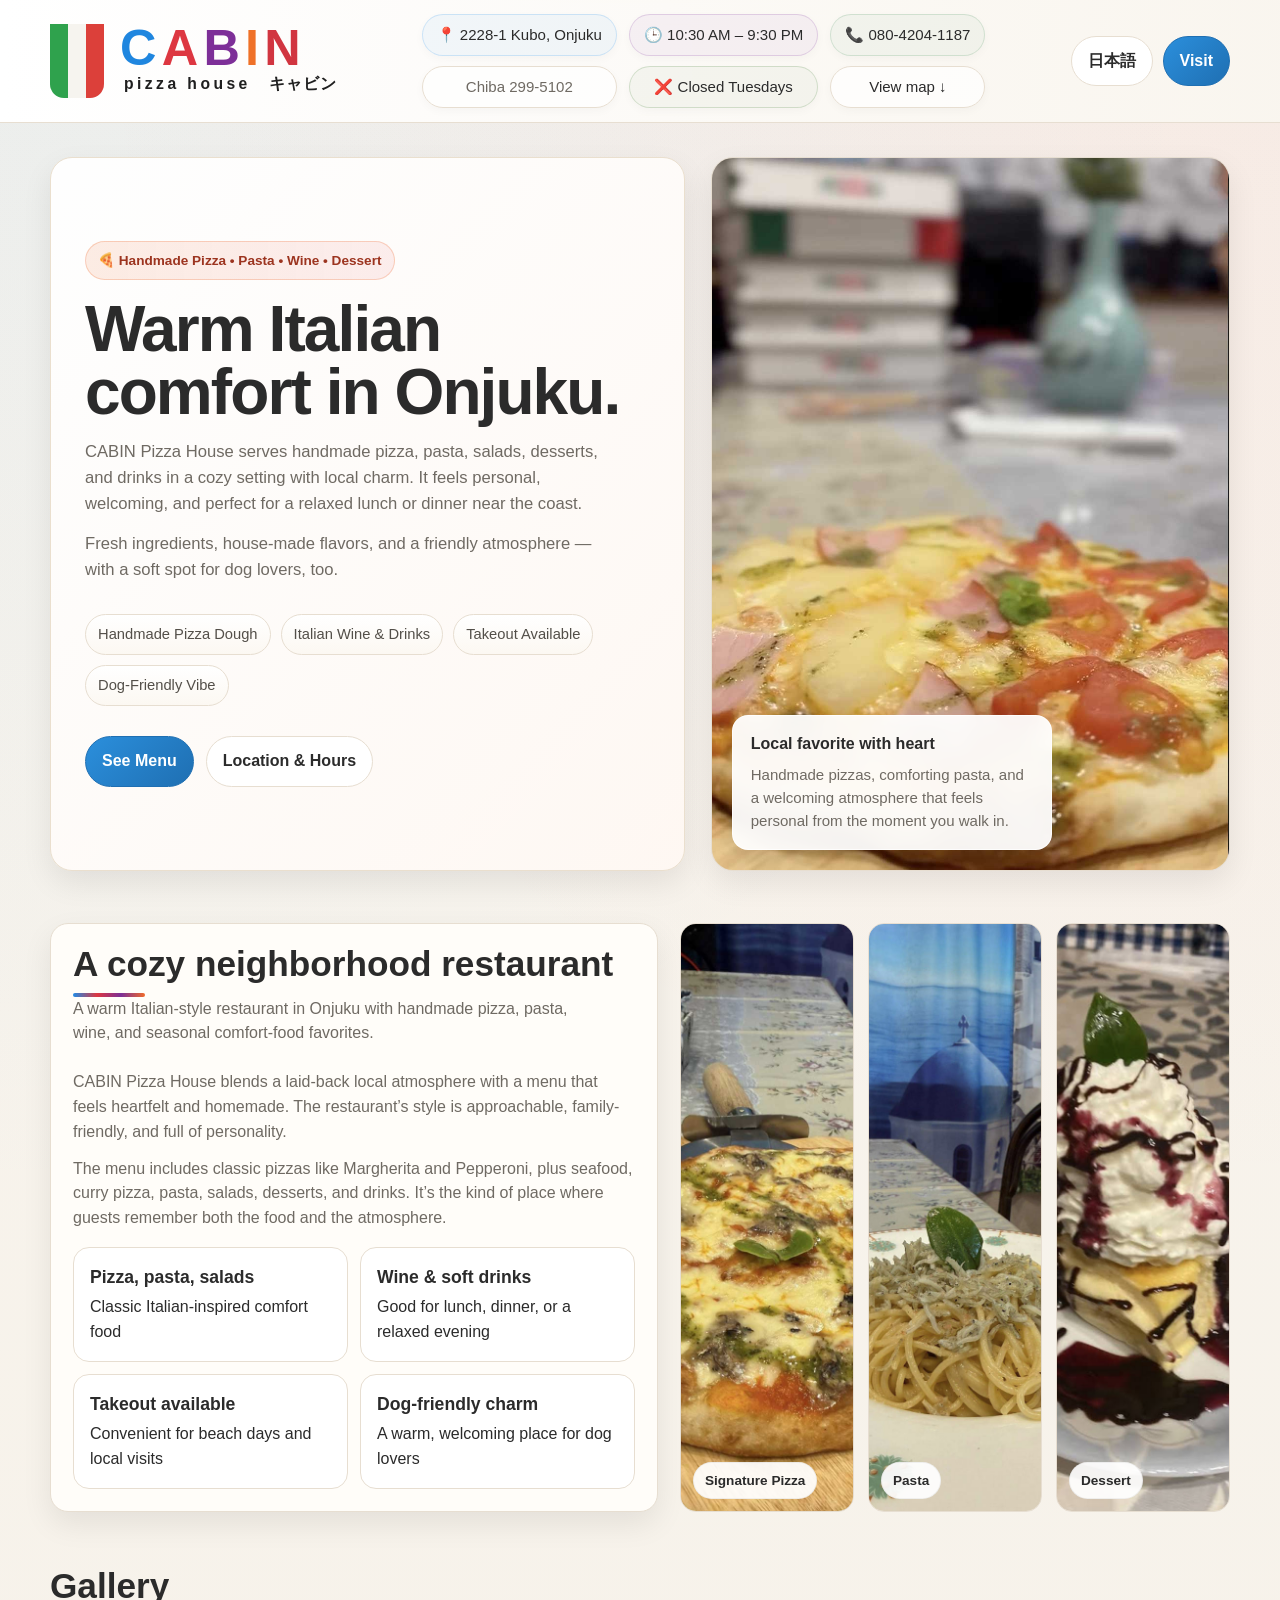
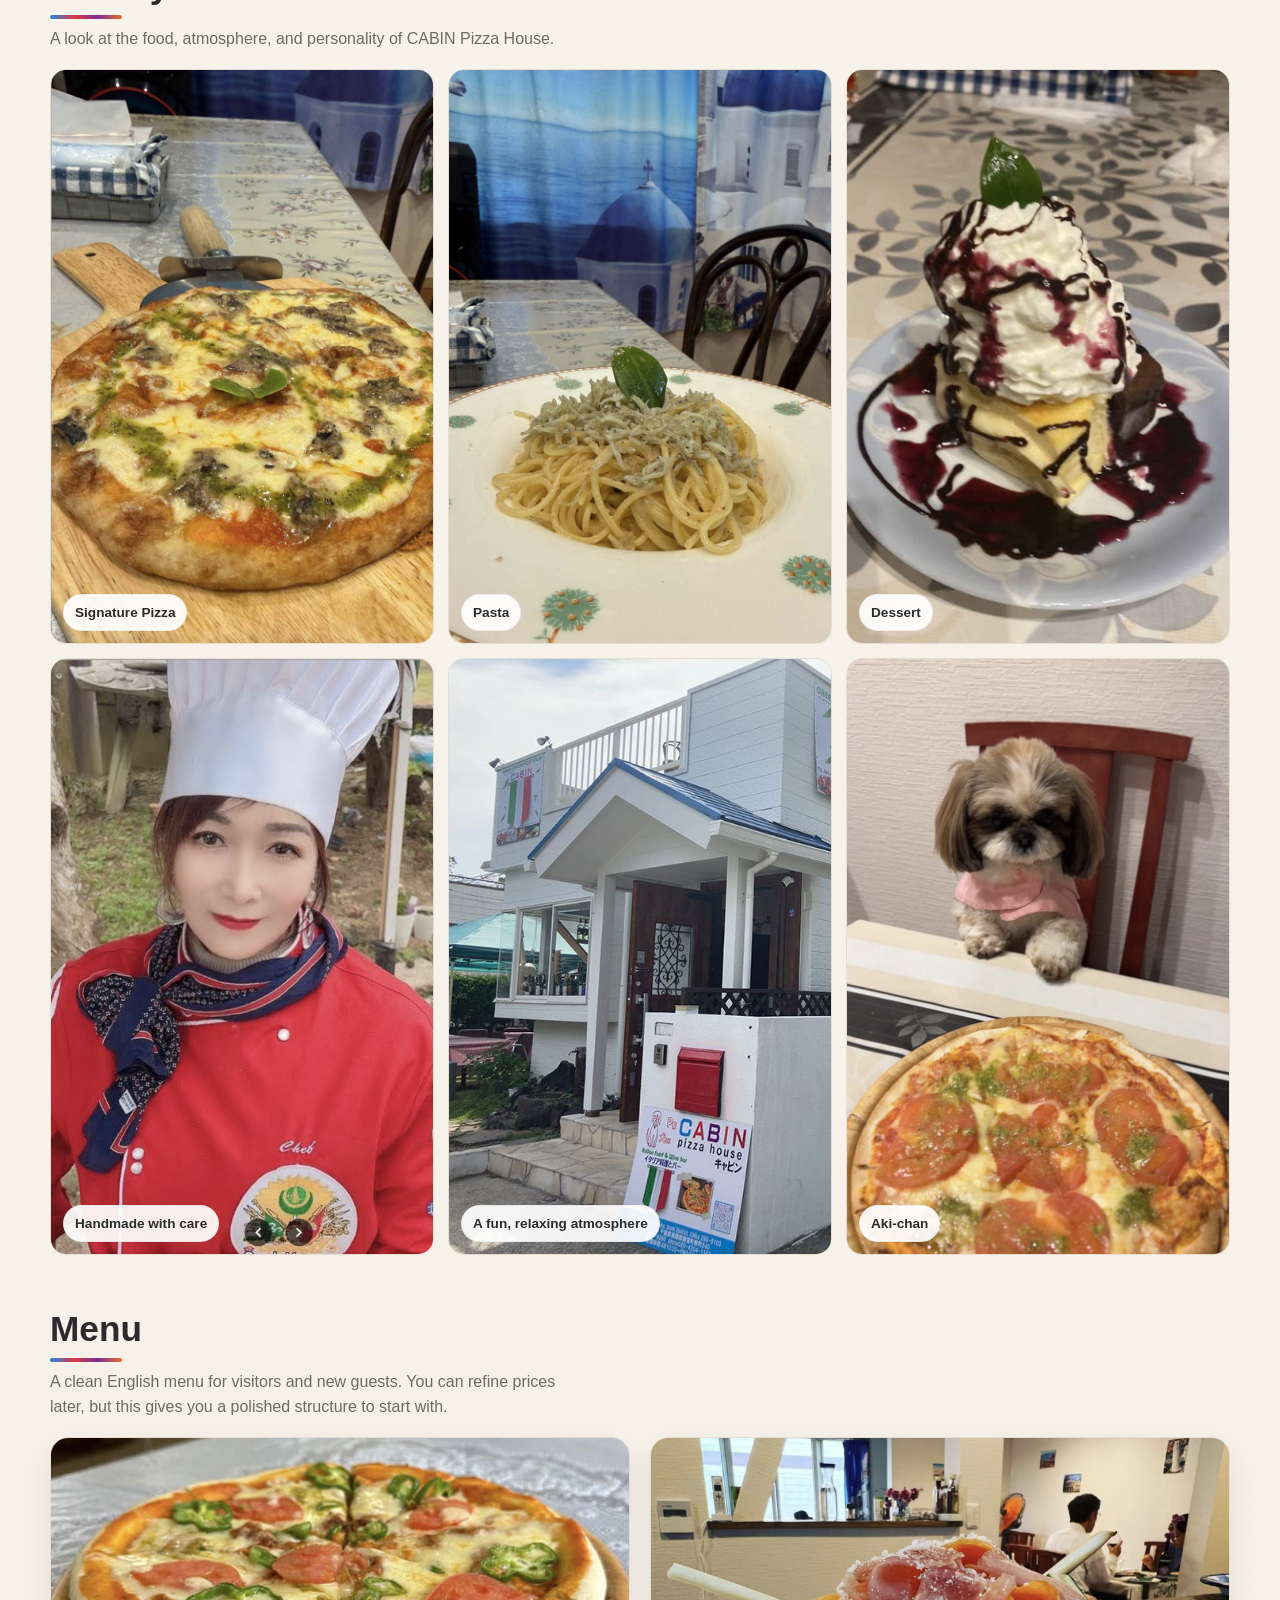
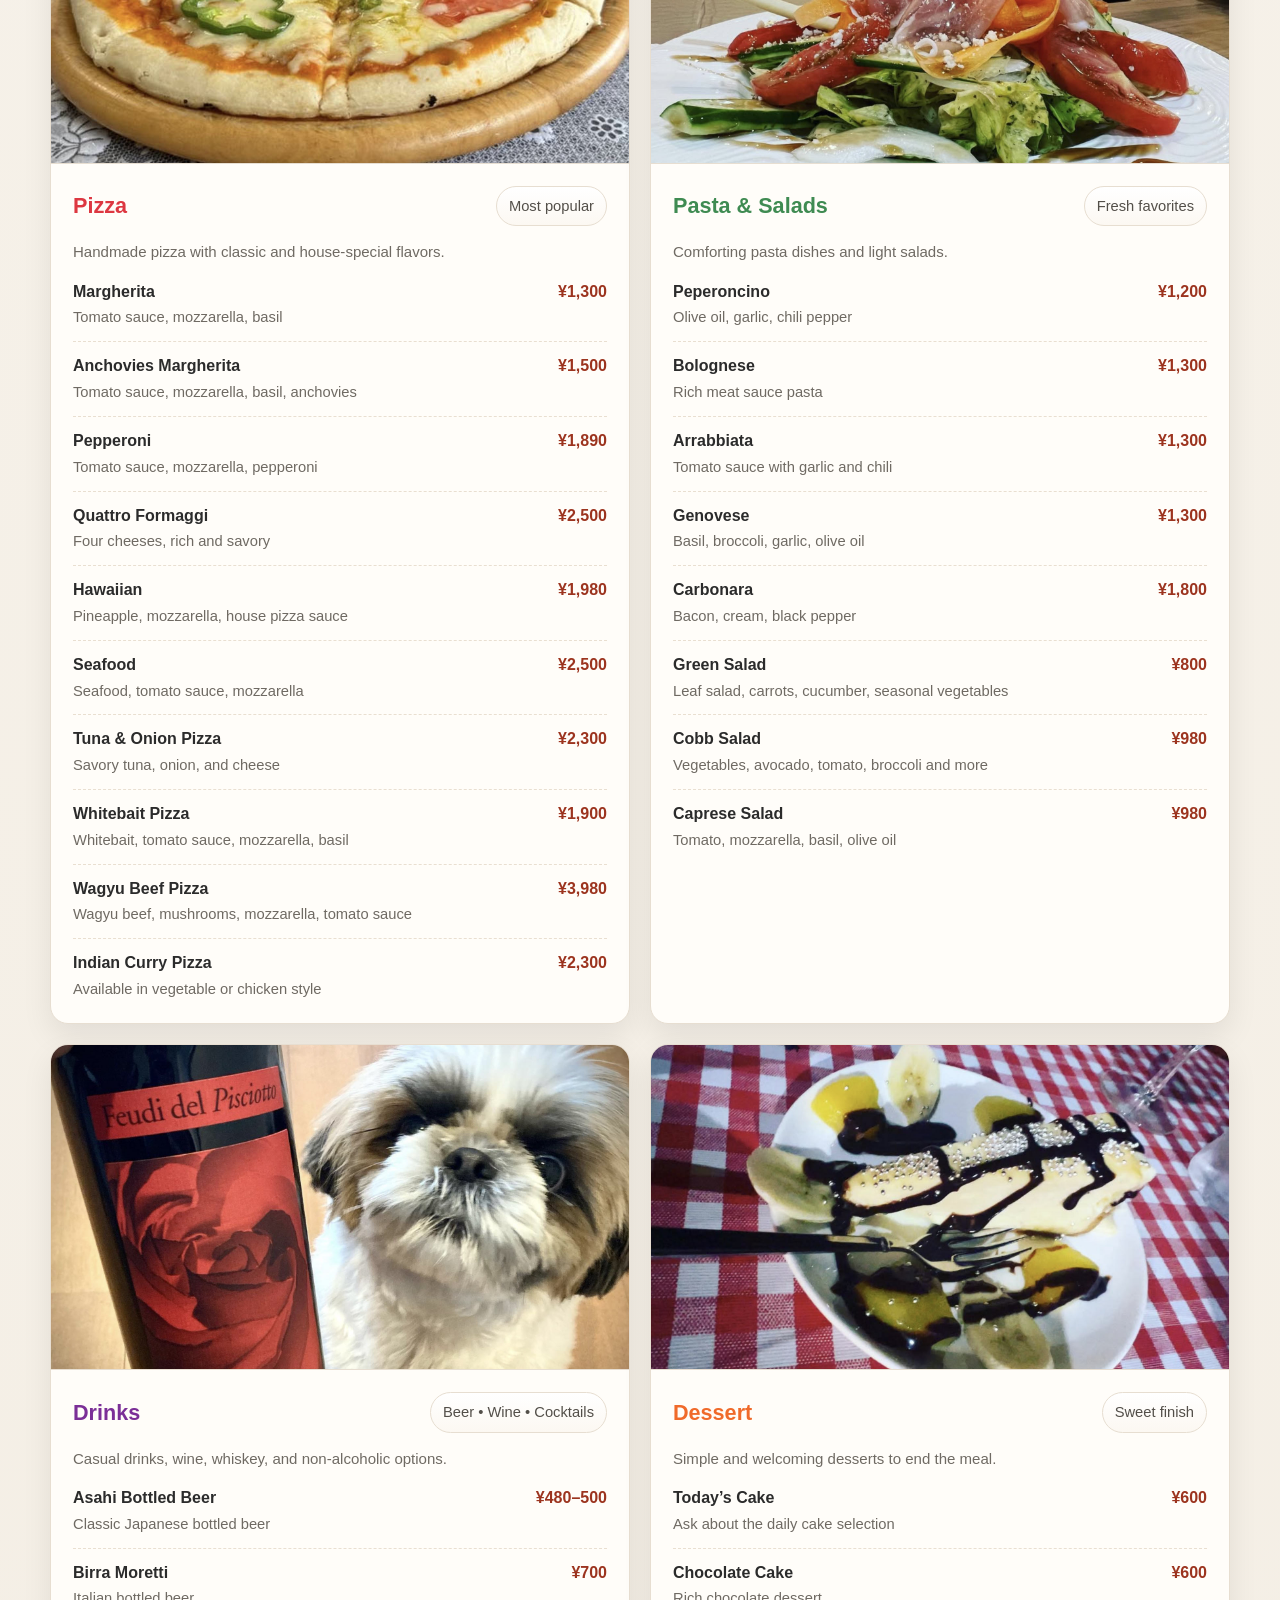
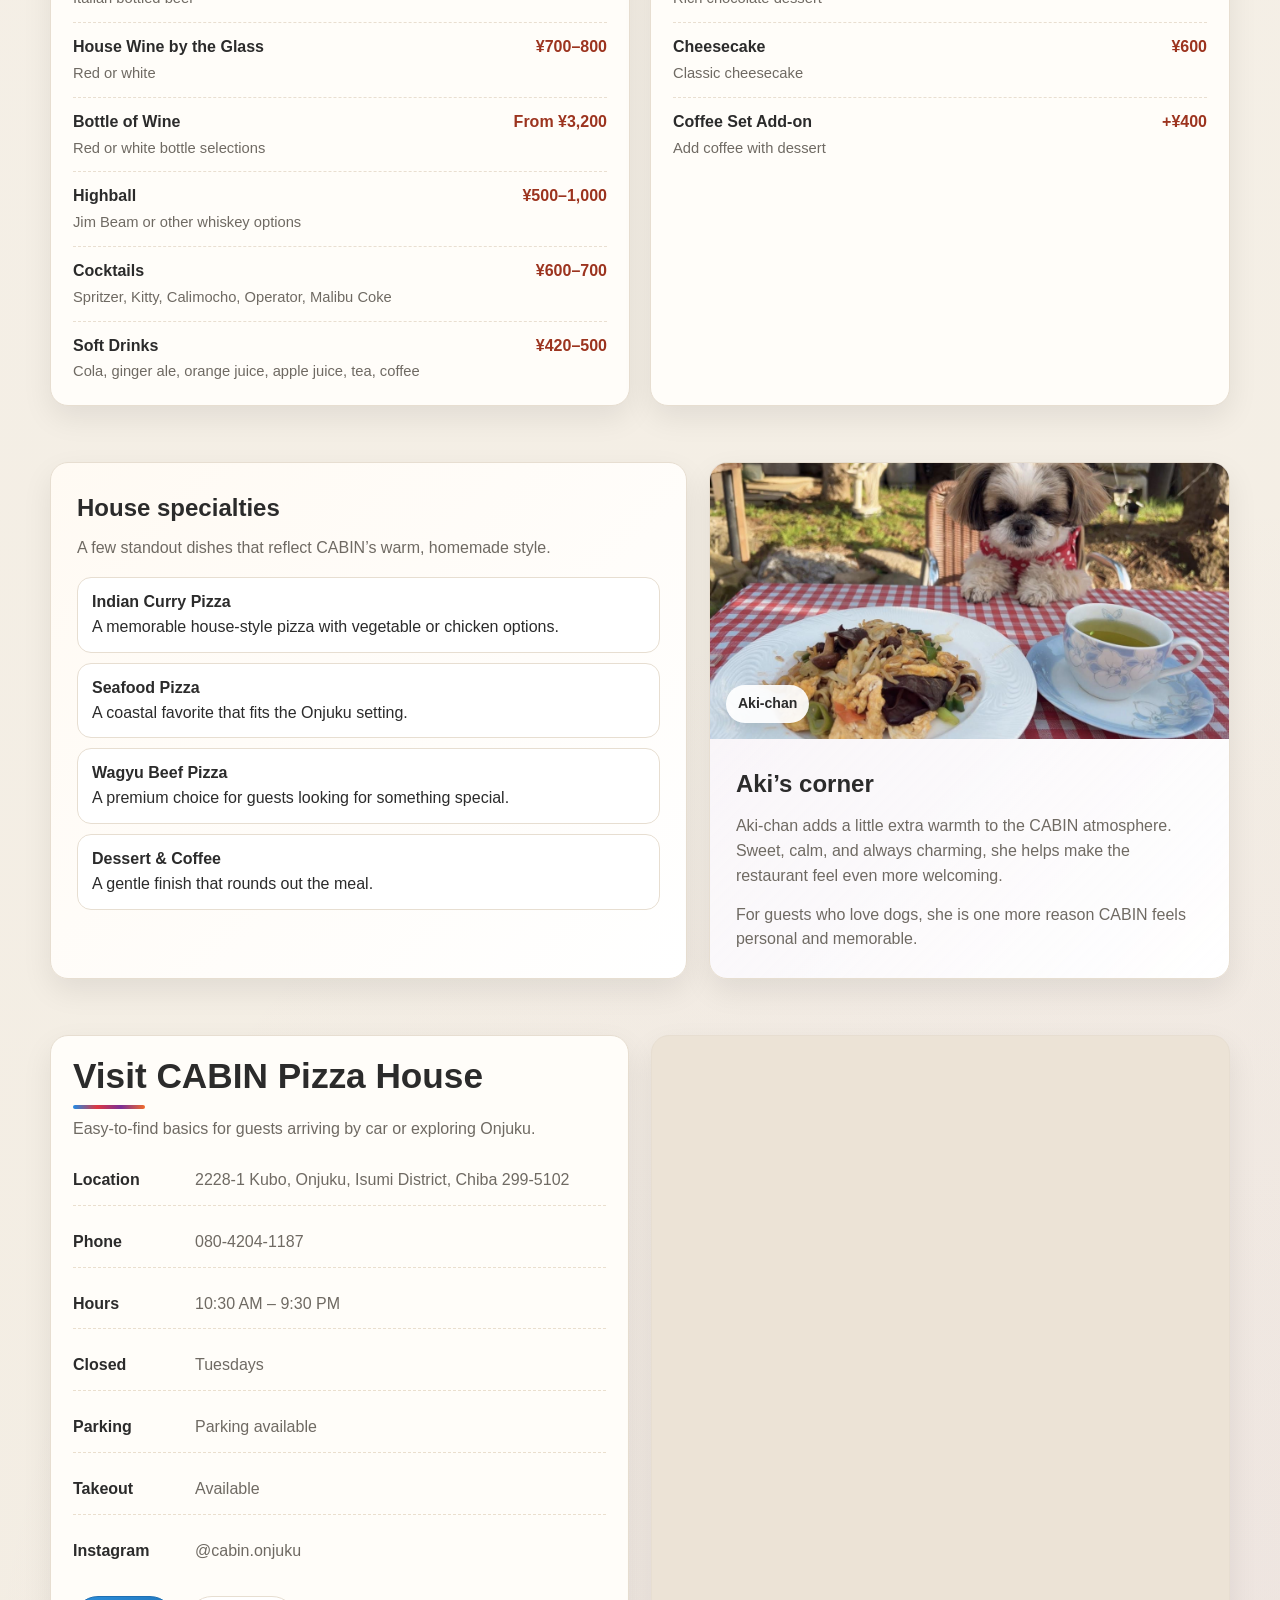
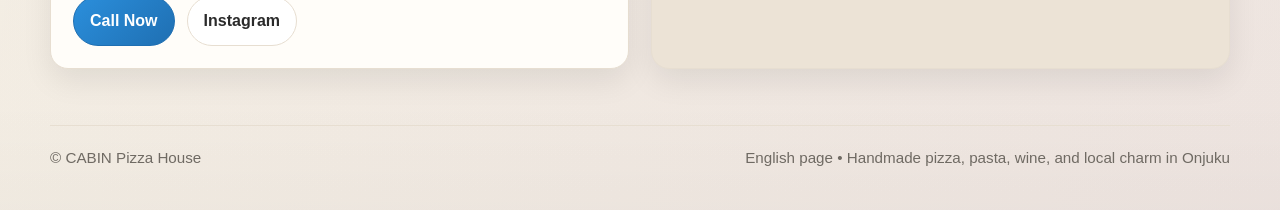
==== commit 4870812c: "Add files via upload" ====
--- a/english.html
+++ b/english.html
@@ -52,7 +52,7 @@
 
     <div class="top-actions">
       <a class="btn-outline" href="index.html">日本語</a>
-      <a class="btn btn-sea" href="#visit">Visit Us</a>
+      <a class="btn btn-sea" href="#visit">Visit</a>
     </div>
 
   </div>
@@ -141,7 +141,7 @@
               </div>
               <div class="stat">
                 <strong>Dog-friendly charm</strong>
-                <span>A welcoming place for animal lovers too</span>
+                <span>A warm, welcoming place for dog lovers</span>
               </div>
             </div>
           </div>
@@ -196,7 +196,7 @@
             
             <a class="gallery-item lightbox-trigger" href="assets/images/atmosphere.jpg" data-caption="Restaurant Atmosphere">
                 <img src="assets/images/atmosphere-small.jpg" alt="Restaurant atmosphere" />
-                <div class="gallery-label">A fun, relaxing Atmosphere</div>
+                <div class="gallery-label">A fun, relaxing atmosphere</div>
             </a>
             
             <a class="gallery-item lightbox-trigger" href="assets/images/aki-big.jpg" data-caption="Aki-chan">
@@ -235,7 +235,6 @@
                 <div class="menu-item">
                   <div>
                     <div class="menu-item-name">Margherita</div>
-                    <div class="jp-sub">マルゲリータ</div>
                     <div class="menu-item-desc">Tomato sauce, mozzarella, basil</div>
                   </div>
                   <div class="menu-item-price">¥1,300</div>
@@ -565,7 +564,7 @@
             <div class="details-list">
               <div class="details-row">
                 <strong>Location</strong>
-                <span>2228-1 Kubo, 夷隅郡御宿町 Isumi District, Chiba 299-5102</span>
+                <span>2228-1 Kubo, Onjuku, Isumi District, Chiba 299-5102</span>
               </div>
 
               <div class="details-row">
